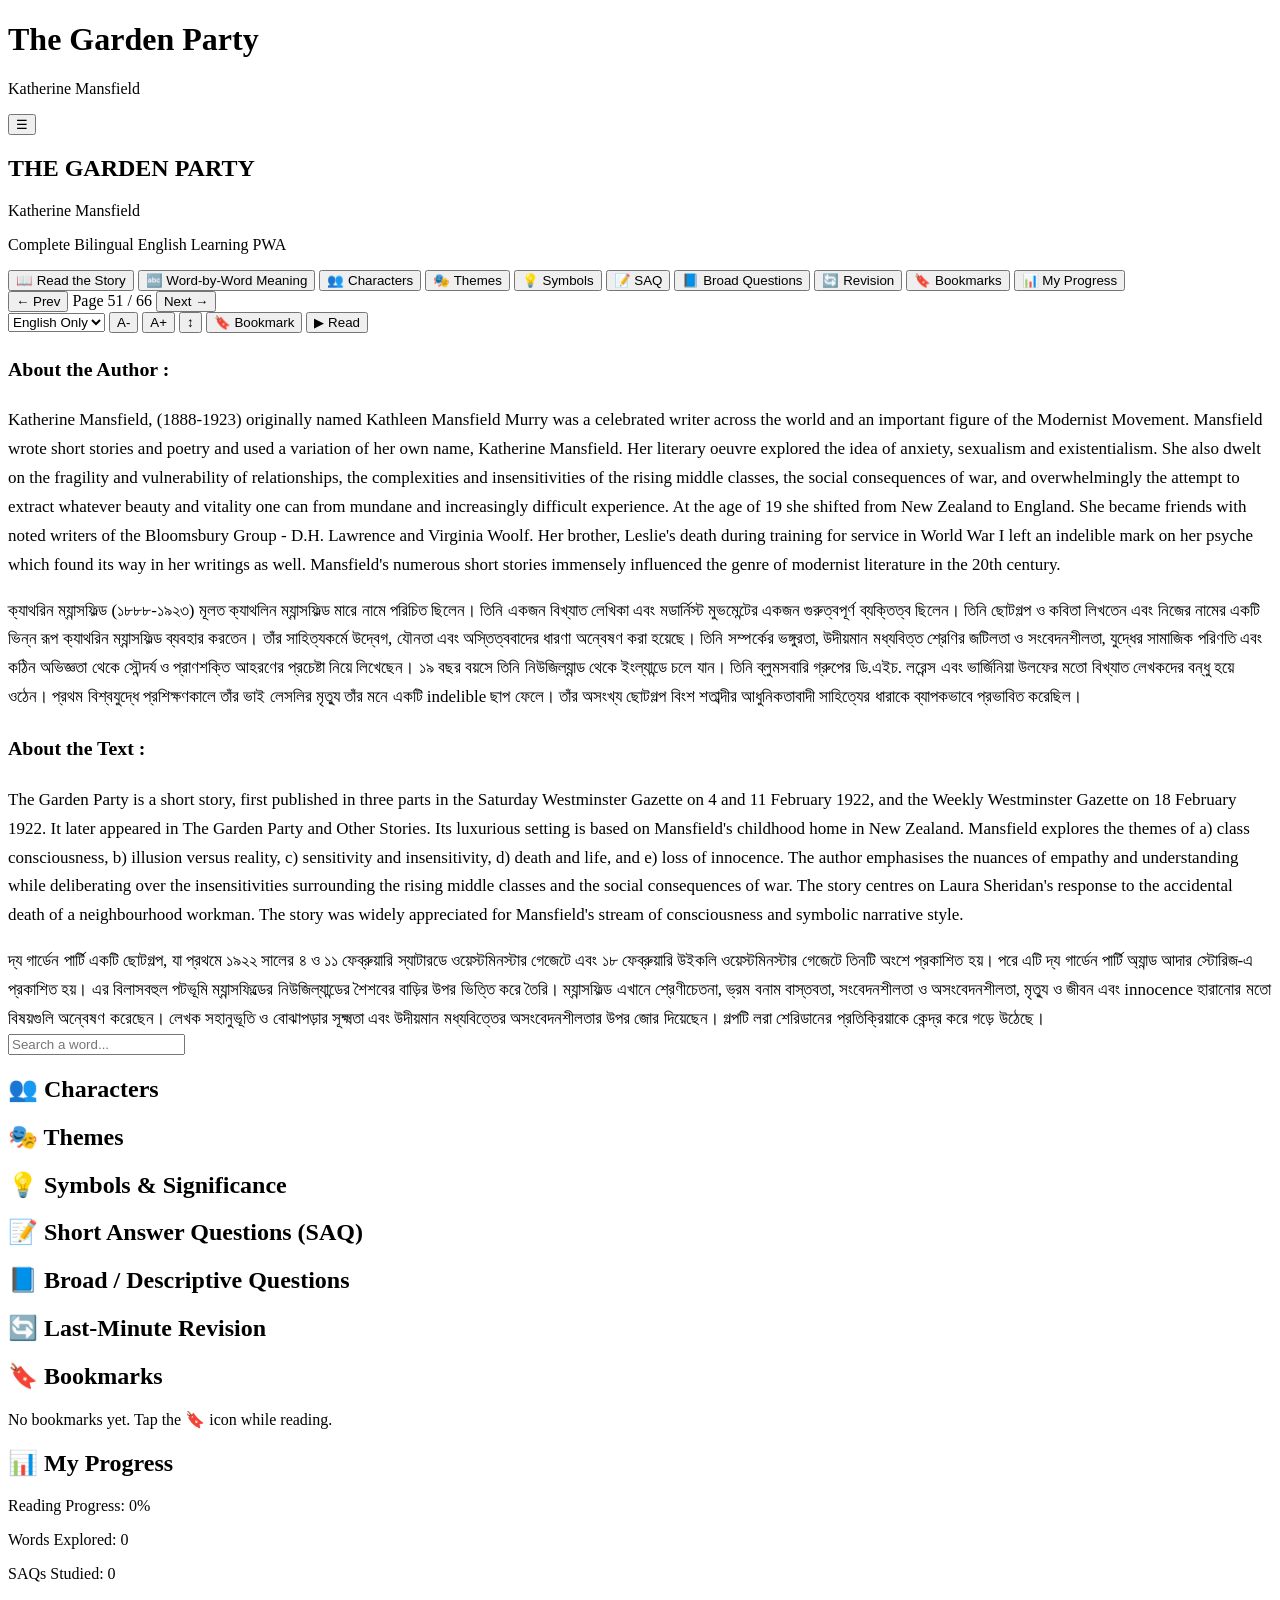
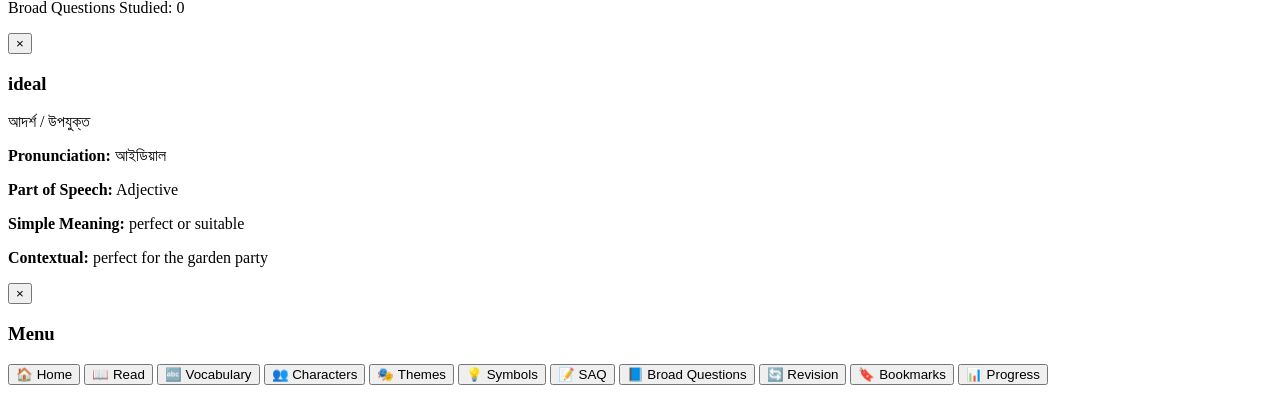
==== index.html @ 2f788540 "Rename deepseek_html_20260929_738967.html to index.html" ====
<!DOCTYPE html>
<html lang="en">
<head>
    <meta charset="UTF-8">
    <meta name="viewport" content="width=device-width, initial-scale=1.0, maximum-scale=1.0, user-scalable=no">
    <title>The Garden Party - Bilingual Study App</title>
    <link rel="stylesheet" href="style.css">
    <link rel="manifest" href="manifest.json">
    <meta name="theme-color" content="#2d5a27">
    <!-- Google Fonts for Bengali & English -->
    <link rel="preconnect" href="https://fonts.googleapis.com">
    <link rel="preconnect" href="https://fonts.gstatic.com" crossorigin>
    <link href="https://fonts.googleapis.com/css2?family=Merriweather:ital,wght@0,300;0,400;0,700;1,400&family=Noto+Sans+Bengali:wght@400;600&family=Inter:wght@400;600&display=swap" rel="stylesheet">
</head>
<body>

    <!-- HEADER -->
    <header id="app-header">
        <div class="header-content">
            <h1 id="app-title">The Garden Party</h1>
            <p id="app-subtitle">Katherine Mansfield</p>
        </div>
        <button id="menu-btn" aria-label="Menu">☰</button>
    </header>

    <!-- MAIN CONTAINER -->
    <main id="app-container">
        <!-- Home Screen -->
        <section id="home-screen" class="screen active">
            <div class="hero-card">
                <h2>THE GARDEN PARTY</h2>
                <p>Katherine Mansfield</p>
                <p class="tagline">Complete Bilingual English Learning PWA</p>
            </div>
            <div class="grid-menu">
                <button class="menu-card" data-target="reader-screen">📖 Read the Story</button>
                <button class="menu-card" data-target="vocab-screen">🔤 Word-by-Word Meaning</button>
                <button class="menu-card" data-target="characters-screen">👥 Characters</button>
                <button class="menu-card" data-target="themes-screen">🎭 Themes</button>
                <button class="menu-card" data-target="symbols-screen">💡 Symbols</button>
                <button class="menu-card" data-target="saq-screen">📝 SAQ</button>
                <button class="menu-card" data-target="broad-screen">📘 Broad Questions</button>
                <button class="menu-card" data-target="revision-screen">🔄 Revision</button>
                <button class="menu-card" data-target="bookmarks-screen">🔖 Bookmarks</button>
                <button class="menu-card" data-target="progress-screen">📊 My Progress</button>
            </div>
        </section>

        <!-- Reader Screen -->
        <section id="reader-screen" class="screen">
            <div class="toolbar">
                <div class="page-nav">
                    <button id="prev-page">← Prev</button>
                    <span id="page-indicator">Page 51 / 66</span>
                    <button id="next-page">Next →</button>
                </div>
                <div class="reader-controls">
                    <select id="lang-toggle">
                        <option value="en">English Only</option>
                        <option value="bn">বাংলা অর্থ</option>
                        <option value="both">Both</option>
                    </select>
                    <button id="font-decrease">A-</button>
                    <button id="font-increase">A+</button>
                    <button id="line-spacing">↕</button>
                    <button id="bookmark-page-btn">🔖 Bookmark</button>
                    <button id="tts-btn">▶ Read</button>
                </div>
            </div>
            <div id="reader-content" class="reader-content">
                <!-- Content will be injected by JS -->
            </div>
        </section>

        <!-- Vocabulary Screen -->
        <section id="vocab-screen" class="screen">
            <div class="search-bar">
                <input type="text" id="vocab-search" placeholder="Search a word...">
            </div>
            <div id="vocab-list" class="list-container">
                <!-- Injected by JS -->
            </div>
        </section>

        <!-- Characters Screen -->
        <section id="characters-screen" class="screen">
            <h2>👥 Characters</h2>
            <div id="characters-list" class="list-container">
                <!-- Injected by JS -->
            </div>
        </section>

        <!-- Themes Screen -->
        <section id="themes-screen" class="screen">
            <h2>🎭 Themes</h2>
            <div id="themes-list" class="list-container">
                <!-- Injected by JS -->
            </div>
        </section>

        <!-- Symbols Screen -->
        <section id="symbols-screen" class="screen">
            <h2>💡 Symbols & Significance</h2>
            <div id="symbols-list" class="list-container">
                <!-- Injected by JS -->
            </div>
        </section>

        <!-- SAQ Screen -->
        <section id="saq-screen" class="screen">
            <h2>📝 Short Answer Questions (SAQ)</h2>
            <div id="saq-list" class="list-container">
                <!-- Injected by JS -->
            </div>
        </section>

        <!-- Broad Questions Screen -->
        <section id="broad-screen" class="screen">
            <h2>📘 Broad / Descriptive Questions</h2>
            <div id="broad-list" class="list-container">
                <!-- Injected by JS -->
            </div>
        </section>

        <!-- Revision Screen -->
        <section id="revision-screen" class="screen">
            <h2>🔄 Last-Minute Revision</h2>
            <div id="revision-content" class="card">
                <!-- Injected by JS -->
            </div>
        </section>

        <!-- Bookmarks Screen -->
        <section id="bookmarks-screen" class="screen">
            <h2>🔖 Bookmarks</h2>
            <div id="bookmarks-list" class="list-container">
                <p class="empty-msg">No bookmarks yet. Tap the 🔖 icon while reading.</p>
            </div>
        </section>

        <!-- Progress Screen -->
        <section id="progress-screen" class="screen">
            <h2>📊 My Progress</h2>
            <div class="card progress-card">
                <p>Reading Progress: <span id="prog-reading">0%</span></p>
                <div class="progress-bar"><div id="prog-bar" style="width:0%"></div></div>
                <p>Words Explored: <span id="prog-words">0</span></p>
                <p>SAQs Studied: <span id="prog-saq">0</span></p>
                <p>Broad Questions Studied: <span id="prog-broad">0</span></p>
            </div>
        </section>
    </main>

    <!-- WORD POPUP MODAL -->
    <div id="word-modal" class="modal hidden">
        <div class="modal-content">
            <button id="close-modal" class="close-btn">&times;</button>
            <h3 id="modal-word">ideal</h3>
            <p class="modal-bn" id="modal-bengali">আদর্শ / উপযুক্ত</p>
            <div class="modal-details">
                <p><strong>Pronunciation:</strong> <span id="modal-pron">আইডিয়াল</span></p>
                <p><strong>Part of Speech:</strong> <span id="modal-pos">Adjective</span></p>
                <p><strong>Simple Meaning:</strong> <span id="modal-simple">perfect or suitable</span></p>
                <p class="context-meaning"><strong>Contextual:</strong> <span id="modal-context">perfect for the garden party</span></p>
            </div>
        </div>
    </div>

    <!-- NAVIGATION OVERLAY -->
    <div id="nav-overlay" class="overlay hidden">
        <div class="overlay-content">
            <button class="close-overlay">&times;</button>
            <h3>Menu</h3>
            <button class="nav-link" data-target="home-screen">🏠 Home</button>
            <button class="nav-link" data-target="reader-screen">📖 Read</button>
            <button class="nav-link" data-target="vocab-screen">🔤 Vocabulary</button>
            <button class="nav-link" data-target="characters-screen">👥 Characters</button>
            <button class="nav-link" data-target="themes-screen">🎭 Themes</button>
            <button class="nav-link" data-target="symbols-screen">💡 Symbols</button>
            <button class="nav-link" data-target="saq-screen">📝 SAQ</button>
            <button class="nav-link" data-target="broad-screen">📘 Broad Questions</button>
            <button class="nav-link" data-target="revision-screen">🔄 Revision</button>
            <button class="nav-link" data-target="bookmarks-screen">🔖 Bookmarks</button>
            <button class="nav-link" data-target="progress-screen">📊 Progress</button>
        </div>
    </div>

    <script src="script.js"></script>
</body>
</html>
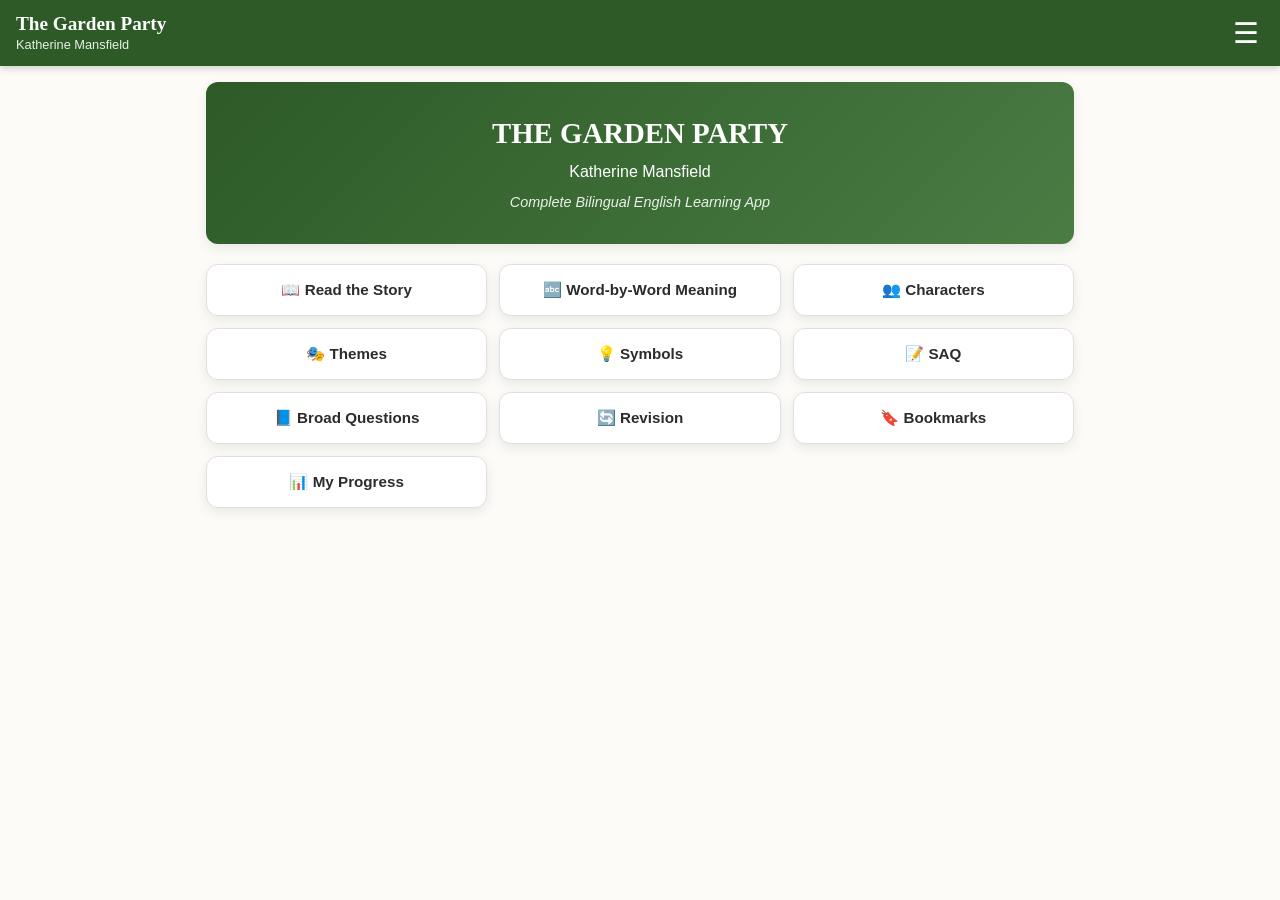
==== commit 3f5721e0: "Refactor HTML structure and update content" ====
--- a/index.html
+++ b/index.html
@@ -4,17 +4,15 @@
     <meta charset="UTF-8">
     <meta name="viewport" content="width=device-width, initial-scale=1.0, maximum-scale=1.0, user-scalable=no">
     <title>The Garden Party - Bilingual Study App</title>
-    <link rel="stylesheet" href="style.css">
+    <meta name="theme-color" content="#2d5a27">
     <link rel="manifest" href="manifest.json">
-    <meta name="theme-color" content="#2d5a27">
-    <!-- Google Fonts for Bengali & English -->
     <link rel="preconnect" href="https://fonts.googleapis.com">
     <link rel="preconnect" href="https://fonts.gstatic.com" crossorigin>
     <link href="https://fonts.googleapis.com/css2?family=Merriweather:ital,wght@0,300;0,400;0,700;1,400&family=Noto+Sans+Bengali:wght@400;600&family=Inter:wght@400;600&display=swap" rel="stylesheet">
+    <link rel="stylesheet" href="style.css">
 </head>
 <body>
 
-    <!-- HEADER -->
     <header id="app-header">
         <div class="header-content">
             <h1 id="app-title">The Garden Party</h1>
@@ -23,14 +21,13 @@
         <button id="menu-btn" aria-label="Menu">☰</button>
     </header>
 
-    <!-- MAIN CONTAINER -->
     <main id="app-container">
         <!-- Home Screen -->
         <section id="home-screen" class="screen active">
             <div class="hero-card">
                 <h2>THE GARDEN PARTY</h2>
                 <p>Katherine Mansfield</p>
-                <p class="tagline">Complete Bilingual English Learning PWA</p>
+                <p class="tagline">Complete Bilingual English Learning App</p>
             </div>
             <div class="grid-menu">
                 <button class="menu-card" data-target="reader-screen">📖 Read the Story</button>
@@ -58,18 +55,16 @@
                     <select id="lang-toggle">
                         <option value="en">English Only</option>
                         <option value="bn">বাংলা অর্থ</option>
-                        <option value="both">Both</option>
+                        <option value="both" selected>Both</option>
                     </select>
                     <button id="font-decrease">A-</button>
                     <button id="font-increase">A+</button>
                     <button id="line-spacing">↕</button>
-                    <button id="bookmark-page-btn">🔖 Bookmark</button>
+                    <button id="bookmark-page-btn">🔖</button>
                     <button id="tts-btn">▶ Read</button>
                 </div>
             </div>
-            <div id="reader-content" class="reader-content">
-                <!-- Content will be injected by JS -->
-            </div>
+            <div id="reader-content" class="reader-content"></div>
         </section>
 
         <!-- Vocabulary Screen -->
@@ -77,67 +72,23 @@
             <div class="search-bar">
                 <input type="text" id="vocab-search" placeholder="Search a word...">
             </div>
-            <div id="vocab-list" class="list-container">
-                <!-- Injected by JS -->
-            </div>
+            <div id="vocab-list" class="list-container"></div>
         </section>
 
         <!-- Characters Screen -->
-        <section id="characters-screen" class="screen">
-            <h2>👥 Characters</h2>
-            <div id="characters-list" class="list-container">
-                <!-- Injected by JS -->
-            </div>
-        </section>
-
+        <section id="characters-screen" class="screen"><h2>👥 Characters</h2><div id="characters-list" class="list-container"></div></section>
         <!-- Themes Screen -->
-        <section id="themes-screen" class="screen">
-            <h2>🎭 Themes</h2>
-            <div id="themes-list" class="list-container">
-                <!-- Injected by JS -->
-            </div>
-        </section>
-
+        <section id="themes-screen" class="screen"><h2>🎭 Themes</h2><div id="themes-list" class="list-container"></div></section>
         <!-- Symbols Screen -->
-        <section id="symbols-screen" class="screen">
-            <h2>💡 Symbols & Significance</h2>
-            <div id="symbols-list" class="list-container">
-                <!-- Injected by JS -->
-            </div>
-        </section>
-
+        <section id="symbols-screen" class="screen"><h2>💡 Symbols & Significance</h2><div id="symbols-list" class="list-container"></div></section>
         <!-- SAQ Screen -->
-        <section id="saq-screen" class="screen">
-            <h2>📝 Short Answer Questions (SAQ)</h2>
-            <div id="saq-list" class="list-container">
-                <!-- Injected by JS -->
-            </div>
-        </section>
-
+        <section id="saq-screen" class="screen"><h2>📝 Short Answer Questions</h2><div id="saq-list" class="list-container"></div></section>
         <!-- Broad Questions Screen -->
-        <section id="broad-screen" class="screen">
-            <h2>📘 Broad / Descriptive Questions</h2>
-            <div id="broad-list" class="list-container">
-                <!-- Injected by JS -->
-            </div>
-        </section>
-
+        <section id="broad-screen" class="screen"><h2>📘 Broad / Descriptive Questions</h2><div id="broad-list" class="list-container"></div></section>
         <!-- Revision Screen -->
-        <section id="revision-screen" class="screen">
-            <h2>🔄 Last-Minute Revision</h2>
-            <div id="revision-content" class="card">
-                <!-- Injected by JS -->
-            </div>
-        </section>
-
+        <section id="revision-screen" class="screen"><h2>🔄 Last-Minute Revision</h2><div id="revision-content" class="card"></div></section>
         <!-- Bookmarks Screen -->
-        <section id="bookmarks-screen" class="screen">
-            <h2>🔖 Bookmarks</h2>
-            <div id="bookmarks-list" class="list-container">
-                <p class="empty-msg">No bookmarks yet. Tap the 🔖 icon while reading.</p>
-            </div>
-        </section>
-
+        <section id="bookmarks-screen" class="screen"><h2>🔖 Bookmarks</h2><div id="bookmarks-list" class="list-container"><p class="empty-msg">No bookmarks yet. Tap the 🔖 icon while reading.</p></div></section>
         <!-- Progress Screen -->
         <section id="progress-screen" class="screen">
             <h2>📊 My Progress</h2>
@@ -187,4 +138,4 @@
 
     <script src="script.js"></script>
 </body>
-</html>
+                    </html>
--- a/style.css
+++ b/style.css
@@ -0,0 +1,608 @@
+/* ==========================================
+   ROOT VARIABLES & THEMING
+   ========================================== */
+:root {
+    --bg-color: #fdfbf7;
+    --text-color: #2c2c2c;
+    --primary-green: #2d5a27;
+    --light-green: #e8f0e6;
+    --accent-gold: #d4af37;
+    --card-bg: #ffffff;
+    --border-color: #e0e0e0;
+    --shadow: 0 4px 12px rgba(0, 0, 0, 0.08);
+    --border-radius: 12px;
+    --font-en: 'Merriweather', serif;
+    --font-bn: 'Noto Sans Bengali', sans-serif;
+    --font-ui: 'Inter', sans-serif;
+    
+    /* TTS Highlighting */
+    --highlight-bg: #fff3cd;
+    --highlight-border: #ffc107;
+}
+
+/* Dark Mode (Optional - can be toggled) */
+[data-theme="dark"] {
+    --bg-color: #1a1a1a;
+    --text-color: #e0e0e0;
+    --primary-green: #4a7c44;
+    --light-green: #2a3a28;
+    --card-bg: #2c2c2c;
+    --border-color: #444;
+    --shadow: 0 4px 12px rgba(0, 0, 0, 0.4);
+    --highlight-bg: #4a3b00;
+    --highlight-border: #ffc107;
+}
+
+/* ==========================================
+   GLOBAL RESETS & BASE STYLES
+   ========================================== */
+* {
+    box-sizing: border-box;
+    margin: 0;
+    padding: 0;
+    -webkit-tap-highlight-color: transparent; /* Removes tap highlight on mobile */
+}
+
+body {
+    font-family: var(--font-ui);
+    background-color: var(--bg-color);
+    color: var(--text-color);
+    line-height: 1.5;
+    overflow-x: hidden;
+    padding-bottom: 20px;
+    transition: background-color 0.3s, color 0.3s;
+}
+
+button, select, input {
+    font-family: inherit;
+    outline: none;
+}
+
+/* ==========================================
+   HEADER
+   ========================================== */
+#app-header {
+    position: sticky;
+    top: 0;
+    z-index: 100;
+    background-color: var(--primary-green);
+    color: white;
+    padding: 12px 16px;
+    display: flex;
+    justify-content: space-between;
+    align-items: center;
+    box-shadow: 0 2px 8px rgba(0,0,0,0.2);
+}
+
+#app-title {
+    font-family: var(--font-en);
+    font-size: 1.2rem;
+    font-weight: 700;
+    line-height: 1.2;
+}
+
+#app-subtitle {
+    font-size: 0.8rem;
+    opacity: 0.9;
+}
+
+#menu-btn {
+    background: none;
+    border: none;
+    color: white;
+    font-size: 1.8rem;
+    cursor: pointer;
+    padding: 0 5px;
+}
+
+/* ==========================================
+   SCREENS
+   ========================================== */
+.screen {
+    display: none;
+    padding: 16px;
+    animation: fadeIn 0.3s ease;
+}
+
+.screen.active {
+    display: block;
+}
+
+@keyframes fadeIn {
+    from { opacity: 0; transform: translateY(10px); }
+    to { opacity: 1; transform: translateY(0); }
+}
+
+/* ==========================================
+   HOME SCREEN
+   ========================================== */
+.hero-card {
+    background: linear-gradient(135deg, var(--primary-green), #4a7c44);
+    color: white;
+    padding: 30px 20px;
+    border-radius: var(--border-radius);
+    text-align: center;
+    margin-bottom: 20px;
+    box-shadow: var(--shadow);
+}
+
+.hero-card h2 {
+    font-family: var(--font-en);
+    font-size: 1.8rem;
+    margin-bottom: 5px;
+}
+
+.hero-card .tagline {
+    font-size: 0.9rem;
+    opacity: 0.9;
+    margin-top: 8px;
+    font-style: italic;
+}
+
+.grid-menu {
+    display: grid;
+    grid-template-columns: 1fr 1fr;
+    gap: 12px;
+}
+
+.menu-card {
+    background: var(--card-bg);
+    border: 1px solid var(--border-color);
+    border-radius: var(--border-radius);
+    padding: 16px 10px;
+    text-align: center;
+    font-weight: 600;
+    font-size: 0.95rem;
+    box-shadow: var(--shadow);
+    transition: transform 0.2s, background 0.2s;
+    cursor: pointer;
+    color: var(--text-color);
+}
+
+.menu-card:active {
+    transform: scale(0.97);
+    background: var(--light-green);
+}
+
+/* ==========================================
+   READER TOOLBAR
+   ========================================== */
+.toolbar {
+    display: flex;
+    flex-direction: column;
+    gap: 8px;
+    background: var(--card-bg);
+    padding: 10px;
+    border-radius: var(--border-radius);
+    box-shadow: var(--shadow);
+    margin-bottom: 16px;
+    position: sticky;
+    top: 60px;
+    z-index: 50;
+    border: 1px solid var(--border-color);
+}
+
+.page-nav, .reader-controls {
+    display: flex;
+    flex-wrap: wrap;
+    gap: 6px;
+    justify-content: center;
+    align-items: center;
+}
+
+.toolbar button, .toolbar select {
+    padding: 6px 10px;
+    border: 1px solid var(--border-color);
+    border-radius: 6px;
+    background: var(--bg-color);
+    color: var(--text-color);
+    font-size: 0.85rem;
+    cursor: pointer;
+}
+
+.toolbar button:active {
+    background: var(--light-green);
+}
+
+#page-indicator {
+    font-size: 0.9rem;
+    font-weight: 600;
+    color: var(--primary-green);
+}
+
+/* ==========================================
+   READER CONTENT
+   ========================================== */
+.reader-content {
+    background: var(--card-bg);
+    padding: 20px;
+    border-radius: var(--border-radius);
+    box-shadow: var(--shadow);
+    font-family: var(--font-en);
+    font-size: 17px; /* Base font size, controlled by JS */
+    line-height: 1.7;
+    min-height: 60vh;
+    border: 1px solid var(--border-color);
+}
+
+.reader-content p {
+    margin-bottom: 1.2em;
+    text-align: justify;
+}
+
+.reader-heading {
+    font-family: var(--font-en);
+    font-size: 1.2rem;
+    color: var(--primary-green);
+    margin: 20px 0 10px 0;
+    border-bottom: 1px solid var(--border-color);
+    padding-bottom: 5px;
+}
+
+.reader-subheading {
+    font-family: var(--font-en);
+    font-size: 1.1rem;
+    color: var(--primary-green);
+    margin: 15px 0 8px 0;
+}
+
+.dialogue {
+    padding-left: 15px;
+    border-left: 3px solid var(--light-green);
+}
+
+/* BENGALI TEXT BLOCK */
+.bengali-text {
+    font-family: var(--font-bn);
+    font-size: 0.95em;
+    color: var(--text-color);
+    background: var(--light-green);
+    padding: 10px 12px;
+    border-radius: 8px;
+    margin: 8px 0 16px 0;
+    line-height: 1.6;
+    display: block;
+}
+
+/* CLICKABLE WORDS */
+.word-clickable {
+    cursor: pointer;
+    padding: 1px 2px;
+    border-radius: 3px;
+    transition: background 0.2s, color 0.2s;
+    display: inline-block;
+    border-bottom: 1px dotted transparent;
+}
+
+.word-clickable:hover, .word-clickable:active {
+    background-color: var(--accent-gold);
+    color: white;
+    border-bottom-color: white;
+}
+
+/* FOOTNOTES */
+.footnotes-section {
+    margin-top: 30px;
+    padding-top: 10px;
+    border-top: 1px dashed var(--border-color);
+    font-size: 0.9em;
+    color: #666;
+}
+
+[data-theme="dark"] .footnotes-section {
+    color: #aaa;
+}
+
+.footnote {
+    margin-bottom: 5px;
+}
+
+/* ==========================================
+   TTS HIGHLIGHTING
+   ========================================== */
+.reading-now {
+    background-color: var(--highlight-bg) !important;
+    border-left: 4px solid var(--highlight-border) !important;
+    padding: 4px 8px;
+    margin-left: -8px;
+    border-radius: 4px;
+    transition: background-color 0.3s ease, border-left 0.3s ease;
+    box-shadow: 0 0 5px rgba(255, 193, 7, 0.3);
+}
+
+/* ==========================================
+   WORD MEANING MODAL
+   ========================================== */
+.modal {
+    position: fixed;
+    top: 0; left: 0; width: 100%; height: 100%;
+    background: rgba(0,0,0,0.6);
+    z-index: 200;
+    display: flex;
+    justify-content: center;
+    align-items: center;
+    padding: 16px;
+    backdrop-filter: blur(2px);
+}
+
+.modal.hidden {
+    display: none;
+}
+
+.modal-content {
+    background: var(--card-bg);
+    padding: 24px;
+    border-radius: var(--border-radius);
+    width: 100%;
+    max-width: 400px;
+    position: relative;
+    box-shadow: 0 10px 30px rgba(0,0,0,0.3);
+    animation: slideUp 0.3s ease;
+    border: 1px solid var(--border-color);
+}
+
+@keyframes slideUp {
+    from { transform: translateY(50px); opacity: 0; }
+    to { transform: translateY(0); opacity: 1; }
+}
+
+.close-btn {
+    position: absolute;
+    top: 10px; right: 15px;
+    background: none;
+    border: none;
+    font-size: 1.8rem;
+    cursor: pointer;
+    color: #888;
+}
+
+#modal-word {
+    font-family: var(--font-en);
+    color: var(--primary-green);
+    font-size: 1.6rem;
+    margin-bottom: 4px;
+    text-transform: capitalize;
+}
+
+.modal-bn {
+    font-family: var(--font-bn);
+    font-size: 1.1rem;
+    font-weight: 600;
+    color: #d32f2f;
+    margin-bottom: 12px;
+}
+
+.modal-details p {
+    font-size: 0.95rem;
+    margin-bottom: 6px;
+    color: var(--text-color);
+}
+
+.context-meaning {
+    margin-top: 10px;
+    padding-top: 10px;
+    border-top: 1px dashed var(--border-color);
+    color: var(--primary-green);
+}
+
+/* ==========================================
+   NAVIGATION OVERLAY
+   ========================================== */
+.overlay {
+    position: fixed;
+    top: 0; left: 0; width: 100%; height: 100%;
+    background: rgba(0,0,0,0.6);
+    z-index: 300;
+    display: flex;
+    justify-content: flex-end;
+}
+
+.overlay.hidden {
+    display: none;
+}
+
+.overlay-content {
+    background: var(--card-bg);
+    width: 80%;
+    max-width: 300px;
+    height: 100%;
+    padding: 20px;
+    display: flex;
+    flex-direction: column;
+    gap: 10px;
+    animation: slideIn 0.3s ease;
+    overflow-y: auto;
+    border-left: 1px solid var(--border-color);
+}
+
+@keyframes slideIn {
+    from { transform: translateX(100%); }
+    to { transform: translateX(0); }
+}
+
+.overlay-content .close-overlay {
+    align-self: flex-end;
+    background: none;
+    border: none;
+    font-size: 2rem;
+    cursor: pointer;
+    color: var(--text-color);
+}
+
+.nav-link {
+    background: var(--bg-color);
+    border: 1px solid var(--border-color);
+    padding: 15px;
+    text-align: left;
+    font-size: 1rem;
+    border-radius: 8px;
+    cursor: pointer;
+    font-weight: 600;
+    color: var(--text-color);
+    transition: background 0.2s;
+}
+
+.nav-link:active {
+    background: var(--light-green);
+}
+
+/* ==========================================
+   LISTS & CARDS (SAQ, Broad, Characters, Themes, Symbols)
+   ========================================== */
+.list-container {
+    display: flex;
+    flex-direction: column;
+    gap: 12px;
+}
+
+.card, .list-item {
+    background: var(--card-bg);
+    padding: 16px;
+    border-radius: var(--border-radius);
+    box-shadow: var(--shadow);
+    border-left: 4px solid var(--primary-green);
+    border-top: 1px solid var(--border-color);
+    border-right: 1px solid var(--border-color);
+    border-bottom: 1px solid var(--border-color);
+}
+
+.list-item h3 {
+    font-family: var(--font-en);
+    font-size: 1.1rem;
+    margin-bottom: 8px;
+    color: var(--primary-green);
+    line-height: 1.4;
+}
+
+.list-item p {
+    font-size: 0.95rem;
+    margin-bottom: 6px;
+    line-height: 1.6;
+}
+
+.bn-text {
+    font-family: var(--font-bn);
+    font-size: 0.95rem;
+    color: var(--text-color);
+    background: var(--light-green);
+    padding: 8px 12px;
+    border-radius: 6px;
+    margin-top: 8px;
+}
+
+/* Question Labels */
+.q-header {
+    display: flex;
+    gap: 8px;
+    margin-bottom: 6px;
+    flex-wrap: wrap;
+}
+
+.q-label {
+    font-size: 0.75rem;
+    background: var(--primary-green);
+    color: white;
+    padding: 2px 8px;
+    border-radius: 12px;
+    text-transform: uppercase;
+    font-weight: 600;
+    letter-spacing: 0.5px;
+}
+
+.q-important {
+    font-size: 0.75rem;
+    background: var(--accent-gold);
+    color: #2c2c2c;
+    padding: 2px 8px;
+    border-radius: 12px;
+    font-weight: 600;
+}
+
+.answer-box {
+    margin-top: 12px;
+    padding-top: 12px;
+    border-top: 1px dashed var(--border-color);
+}
+
+/* ==========================================
+   SEARCH BAR
+   ========================================== */
+.search-bar {
+    margin-bottom: 16px;
+}
+
+.search-bar input {
+    width: 100%;
+    padding: 12px 16px;
+    border: 1px solid var(--border-color);
+    border-radius: 8px;
+    font-size: 1rem;
+    background: var(--card-bg);
+    color: var(--text-color);
+    box-shadow: var(--shadow);
+}
+
+/* ==========================================
+   PROGRESS SCREEN
+   ========================================== */
+.progress-card {
+    text-align: center;
+}
+
+.progress-bar {
+    width: 100%;
+    height: 12px;
+    background: var(--border-color);
+    border-radius: 6px;
+    margin: 8px 0 16px 0;
+    overflow: hidden;
+}
+
+#prog-bar {
+    height: 100%;
+    background: var(--primary-green);
+    transition: width 0.5s ease;
+    border-radius: 6px;
+}
+
+.empty-msg {
+    text-align: center;
+    color: #888;
+    font-style: italic;
+    padding: 20px;
+}
+
+/* ==========================================
+   RESPONSIVE DESIGN (TABLET & DESKTOP)
+   ========================================== */
+@media (min-width: 600px) {
+    .grid-menu { 
+        grid-template-columns: 1fr 1fr 1fr; 
+    }
+    
+    #app-container { 
+        max-width: 800px; 
+        margin: 0 auto; 
+    }
+    
+    .toolbar { 
+        flex-direction: row; 
+        justify-content: space-between; 
+        align-items: center;
+    }
+    
+    .reader-content { 
+        padding: 40px; 
+        font-size: 19px; 
+    }
+    
+    .modal-content {
+        max-width: 500px;
+    }
+}
+
+@media (min-width: 900px) {
+    #app-container {
+        max-width: 900px;
+    }
+    }
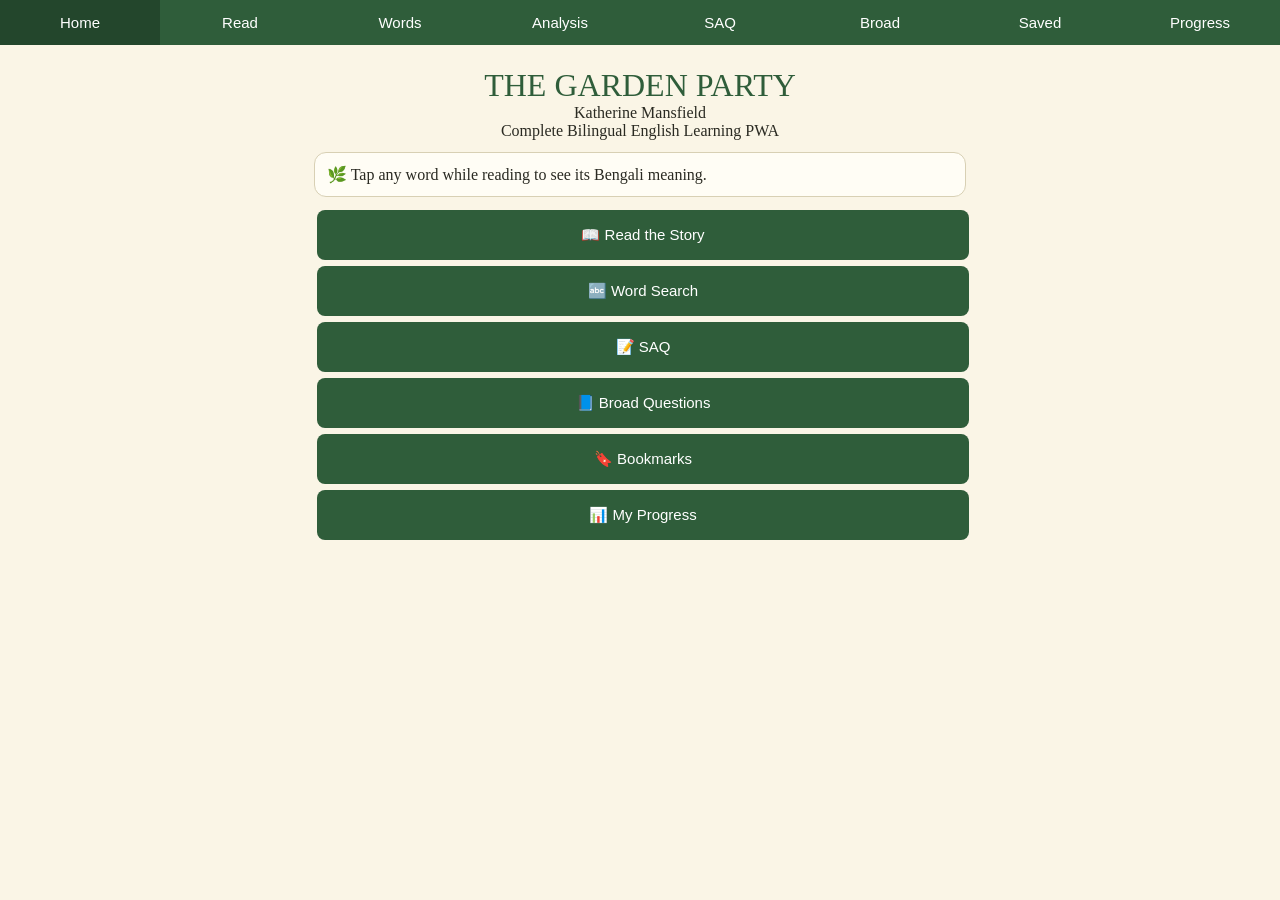
==== commit d2d68779: "Rename garden-party.html to index.html" ====
--- a/index.html
+++ b/index.html
@@ -1,141 +1,839 @@
 <!DOCTYPE html>
-<html lang="en">
-<head>
-    <meta charset="UTF-8">
-    <meta name="viewport" content="width=device-width, initial-scale=1.0, maximum-scale=1.0, user-scalable=no">
-    <title>The Garden Party - Bilingual Study App</title>
-    <meta name="theme-color" content="#2d5a27">
-    <link rel="manifest" href="manifest.json">
-    <link rel="preconnect" href="https://fonts.googleapis.com">
-    <link rel="preconnect" href="https://fonts.gstatic.com" crossorigin>
-    <link href="https://fonts.googleapis.com/css2?family=Merriweather:ital,wght@0,300;0,400;0,700;1,400&family=Noto+Sans+Bengali:wght@400;600&family=Inter:wght@400;600&display=swap" rel="stylesheet">
-    <link rel="stylesheet" href="style.css">
-</head>
-<body>
+<html lang="en"><head><meta charset="utf-8">
+<meta name="viewport" content="width=device-width,initial-scale=1">
+<title>The Garden Party – Bilingual Reader</title>
+<style>
+:root{--bg:#faf5e6;--card:#fffdf5;--tx:#2a2a22;--gr:#2f5d3a;--ln:#d8d0b4}
+body.dark{--bg:#1c211c;--card:#252b25;--tx:#e8e6d8;--gr:#8fc79a;--ln:#3a423a}
+*{box-sizing:border-box}
+body{margin:0;background:var(--bg);color:var(--tx);font-family:Georgia,serif;overflow-x:hidden}
+nav{position:sticky;top:0;z-index:5;background:var(--gr);display:flex;overflow-x:auto}
+nav button{flex:1;min-width:76px;padding:14px 8px;border:0;background:none;color:#fff;font-size:15px}
+nav button.on{background:rgba(0,0,0,.25)}
+main{max-width:680px;margin:auto;padding:14px}
+h1,h2{color:var(--gr);font-weight:normal}
+h1{text-align:center;margin:8px 0 0}.sub{text-align:center;margin:0 0 12px}
+.card{background:var(--card);border:1px solid var(--ln);border-radius:12px;padding:12px;margin:10px 0}
+button.b{background:var(--gr);color:#fff;border:0;border-radius:8px;padding:10px 14px;margin:3px;font-size:15px}
+input,select{padding:10px;font-size:16px;border:1px solid var(--ln);border-radius:8px;background:var(--card);color:var(--tx);max-width:100%}
+.bar{display:flex;flex-wrap:wrap;align-items:center;justify-content:center;gap:2px}
+#text{font-size:19px;line-height:1.7}#text p{margin:0 0 .9em;white-space:pre-line}
+.w{cursor:pointer;-webkit-user-select:none;user-select:none;-webkit-tap-highlight-color:transparent;border-radius:3px}.w:active,.w.sel{background:#f3d97a;color:#000}
+.bn{font-family:'Noto Sans Bengali',sans-serif;color:var(--gr);border-left:3px solid var(--gr);padding-left:8px;margin:0 0 1em}
+.fn{font-size:14px;border-top:1px solid var(--ln);padding-top:6px}
+.read #text{max-width:34em;margin:auto}
+#pop{position:fixed;left:0;right:0;bottom:0;background:var(--card);border-top:3px solid var(--gr);padding:14px;display:none;z-index:9;box-shadow:0 -4px 14px #0003;max-height:55vh;overflow:auto}
+#pop h3{margin:0;color:var(--gr);font-size:22px}
+.tag{display:inline-block;font-size:12px;background:var(--gr);color:#fff;border-radius:6px;padding:2px 6px;margin-right:4px}
+details{margin:6px 0}summary{font-weight:bold;padding:6px 0}
+@media print{nav,#pop,.bar{display:none}}
+</style></head><body>
+<nav id="nav"></nav>
+<main id="main"></main>
+<div id="pop"></div>
+<script>
+const lesson={title:"The Garden Party",author:"Katherine Mansfield",
+pages:[
+{n:50,head:"The Garden Party — KATHERINE MANSFIELD",paras:[
+"About the Author :",
+"Katherine Mansfield, (1888-1923) originally named Kathleen Mansfield Murry was a celebrated writer across the world and an important figure of the Modernist Movement. Mansfield wrote short stories and poetry and used a variation of her own name, Katherine Mansfield. Her literary oeuvre explored the idea of anxiety, sexualism and existentialism. She also dwelt on the fragility and vulnerability of relationships, the complexities and insensitivities of the rising middle classes, the social consequences of war, and overwhelmingly the attempt to extract whatever beauty and vitality one can from mundane and increasingly difficult experience. At the age of 19 she shifted from New Zealand to England. She became friends with noted writers of the Bloomsbury Group - D.H. Lawrence and Virginia Woolf. Her brother, Leslie's death during training for service in World War I left an indelible mark on her psyche which found its way in her writings as well. Mansfield's numerous short stories immensely influenced the genre of modernist literature in the 20th century.",
+"About the Text :",
+"The Garden Party is a short story, first published in three parts in the Saturday Westminster Gazette on 4 and 11 February 1922, and the Weekly Westminster Gazette on 18 February 1922. It later appeared in The Garden Party and Other Stories. Its luxurious setting is based on Mansfield's childhood home in New Zealand. Mansfield explores the themes of a) class consciousness, b) illusion versus reality, c) sensitivity and insensitivity, d) death and life, and e) loss of innocence. The author emphasises the nuances of empathy and understanding while deliberating over the insensitivities surrounding the rising middle classes and the social consequences of war. The story centres on Laura Sheridan's response to the accidental death of a neighbourhood workman. The story was widely appreciated for Mansfield's stream of consciousness and symbolic narrative style."],
+bn:"ক্যাথরিন ম্যান্সফিল্ড (১৮৮৮–১৯২৩) নিউজিল্যান্ডে জন্মেছিলেন এবং ১৯ বছর বয়সে ইংল্যান্ডে যান। তিনি আধুনিকতাবাদী আন্দোলনের একজন গুরুত্বপূর্ণ লেখক। গল্পটি লরা শেরিডানের প্রতিক্রিয়ার কাহিনি, যখন এক শ্রমিকের আকস্মিক মৃত্যু ঘটে। মূল বিষয়: শ্রেণিচেতনা, বাস্তব বনাম মায়া, সংবেদনশীলতা ও অসংবেদনশীলতা, জীবন ও মৃত্যু, নিষ্পাপতা হারানো।",fn:[]},
+{n:51,head:"Text",paras:[
+"And after all the weather was ideal. They could not have had a more perfect day for a garden-party if they had ordered it. Windless, warm, the sky without a cloud. Only the blue was veiled\u00B9 with a haze of light gold, as it is sometimes in early summer. The gardener had been up since dawn, mowing the lawns and sweeping them, until the grass and the dark flat rosettes where the daisy plants had been seemed to shine. As for the roses, you could not help feeling they understood that roses are the only flowers that impress people at garden-parties; the only flowers that everybody is certain of knowing. Hundreds, yes, literally hundreds, had come out in a single night; the green bushes bowed down as though they had been visited by archangels.",
+"Breakfast was not yet over before the men came to put up the marquee\u00B2.",
+"\"Where do you want the marquee put, mother?\"",
+"\"My dear child, it's no use asking me. I'm determined to leave everything to you children this year. Forget I am your mother. Treat me as an honoured guest.\"",
+"But Meg could not possibly go and supervise the men. She had washed her hair before breakfast, and she sat drinking her coffee in a green turban, with a dark wet curl stamped on each cheek. Jose, the butterfly, always came down in a silk petticoat and a kimono jacket.",
+"\"You'll have to go, Laura; you're the artistic one.\"",
+"Away Laura flew, still holding her piece of bread-and-butter. It's so delicious to have an excuse for eating out of doors, and besides, she loved having to arrange things; she always felt she could do it so much better than anybody else.",
+"Four men in their shirt-sleeves stood grouped together on the garden path. They carried staves covered with rolls of canvas, and they had big tool-bags slung on their backs. They looked impressive. Laura wished now that she had not got the bread-and-butter, but there was nowhere to put it, and she couldn't possibly throw it away. She blushed and tried to look severe and even a little bit short-sighted as she came up to them.",
+"\"Good morning,\" she said, copying her mother's voice. But that sounded so fearfully affected that she was ashamed, and stammered\u00B3 like a little girl, \"Oh-er-have you come-is it about the marquee?\""],
+bn:"সেদিন আবহাওয়া ছিল নিখুঁত — বাতাসহীন, উষ্ণ, মেঘহীন আকাশ। মালি ভোর থেকে ঘাস কেটেছে; এক রাতেই শত শত গোলাপ ফুটেছে। সকালের খাবার শেষ হওয়ার আগেই লোকজন তাঁবু (মার্কি) খাটাতে এল। মা সব দায়িত্ব ছেলেমেয়েদের দিয়েছেন। মেগ চুল ধুয়েছে, জোসে সাজগোজে ব্যস্ত, তাই শিল্পীমনের লরাকে পাঠানো হল। শ্রমিকদের সামনে লরা লজ্জায় তোতলাতে লাগল।",
+fn:["Veiled : covered, masked, disguised, obscure.","Marquee : a large tent used for social or commercial functions.","Stammered : say something with difficulty."]},
+{n:52,head:"The Garden Party",paras:[
+"\"That's right, miss,\" said the tallest of the men, a lanky\u2074, freckled fellow, and he shifted his tool-bag, knocked back his straw hat and smiled down at her. \"That's about it.\"",
+"His smile was so easy, so friendly that Laura recovered. What nice eyes he had, small, but such a dark blue! And now she looked at the others, they were smiling too. \"Cheer up, we won't bite,\" their smile seemed to say. How very nice workmen were! And what a beautiful morning! She mustn't mention the morning; she must be business-like. The marquee.",
+"\"Well, what about the lily-lawn? Would that do?\"",
+"And she pointed to the lily-lawn with the hand that didn't hold the bread-and-butter. They turned, they stared in the direction. A little fat chap thrust out his under-lip, and the tall fellow frowned.",
+"\"I don't fancy it,\" said he. \"Not conspicuous\u2075 enough. You see, with a thing like a marquee,\" and he turned to Laura in his easy way, \"you want to put it somewhere where it'll give you a bang slap in the eye, if you follow me.\"",
+"Laura's upbringing made her wonder for a moment whether it was quite respectful of a workman to talk to her of bangs slap in the eye. But she did quite follow him.",
+"\"A corner of the tennis-court,\" she suggested. \"But the band's going to be in one corner.\"",
+"\"H'm, going to have a band, are you?\" said another of the workmen. He was pale. He had a haggard\u2076 look as his dark eyes scanned the tennis-court. What was he thinking?",
+"\"Only a very small band,\" said Laura gently. Perhaps he wouldn't mind so much if the band was quite small. But the tall fellow interrupted.",
+"\"Look here, miss, that's the place. Against those trees. Over there. That'll do fine.\"",
+"Against the karakas\u2077 Then the karaka-trees would be hidden. And they were so lovely, with their broad, gleaming leaves, and their clusters of yellow fruit. They were like trees you imagined growing on a desert island, proud, solitary, lifting"],
+bn:"লম্বা, রোগা, দাগওয়ালা মুখের শ্রমিকটি এত বন্ধুত্বপূর্ণভাবে হাসল যে লরা স্বাভাবিক হল। লরা ভাবল শ্রমিকরা কত ভালো! লিলি-লনে তাঁবু খাটানোর প্রস্তাব শ্রমিকটি নাকচ করল — জায়গাটা যথেষ্ট চোখে পড়ার মতো নয়। সে কারাকা গাছের সামনে তাঁবু খাটাতে বলল, যদিও গাছগুলো লরার খুব প্রিয় ছিল।",
+fn:["Lanky : ungracefully thin and tall.","Conspicuous : clearly visible.","Haggard : looking exhausted and unwell, fatigue.","Karakas : a New Zealand tree with orange berries."]},
+{n:53,head:"Text",paras:[
+"their leaves and fruits to the sun in a kind of silent splendour. Must they be hidden by a marquee?",
+"They must. Already the men had shouldered their staves and were making for the place. Only the tall fellow was left. He bent down, pinched a sprig of lavender, put his thumb and forefinger to his nose and snuffed up the smell. When Laura saw that gesture she forgot all about the karakas in her wonder at him caring for things like that-caring for the smell of lavender. How many men that she knew would have done such a thing? Oh, how extraordinarily nice workmen were, she thought. Why couldn't she have workmen for her friends rather than the silly boys she danced with and who came to Sunday night supper? She would get on much better with men like these.",
+"It's all the fault, she decided, as the tall fellow drew something on the back of an envelope, something that was to be looped up or left to hang, of these absurd\u2078 class distinctions. Well, for her part, she didn't feel them. Not a bit, not an atom.... And now there came the chock-chock of wooden hammers. Someone whistled, someone sang out, \"Are you right there, matey?\" \"Matey!\" The friendliness of it, the-the-just to prove how happy she was, just to show the tall fellow how at home she felt, and how she despised stupid conventions, Laura took a big bite of her bread-and-butter as she stared at the little drawing. She felt just like a work-girl.",
+"\"Laura, Laura, where are you? Telephone, Laura!\" a voice cried from the house.",
+"\"Coming!\" Away she skimmed, over the lawn, up the path, up the steps, across the veranda, and into the porch. In the hall her father and Laurie were brushing their hats ready to go to the office.",
+"\"I say, Laura,\" said Laurie very fast, \"you might just give a squiz at my coat before this afternoon. See if it wants pressing.\"",
+"\"I will,\" said she. Suddenly she couldn't stop herself. She ran at Laurie and gave him a small, quick squeeze. \"Oh, I do love parties, don't you?\" gasped Laura.",
+"\"Ra-ther,\" said Laurie's warm, boyish voice, and he squeezed his sister too, and gave her a gentle push. \"Dash off to the telephone, old girl.\"",
+"The telephone. \"Yes, yes; oh yes. Kitty? Good morning, dear. Come to lunch? Do, dear. Delighted of course. It will only be a very scratch meal-just the sandwich crusts and broken meringue-shells and what's left over. Yes, isn't it a perfect"],
+bn:"লরা শ্রমিকদের এতই ভালো ভাবল যে তাদের সঙ্গে বন্ধুত্ব করতে চাইল। লম্বা লোকটি ল্যাভেন্ডারের গন্ধ নিল দেখে সে মুগ্ধ হল। লরা ভাবল, শ্রেণিভেদ অর্থহীন, সে নিজে তা মানে না। ডাক পেয়ে সে বাড়ি ফিরল; ভাই লরি তার কোট দেখতে বলল, লরা তাকে জড়িয়ে ধরে বলল সে পার্টি ভালোবাসে। এরপর সে ফোনে কিটিকে দুপুরের খাবারে ডাকল।",
+fn:["Absurd : wildly unreasonable, illogical, inappropriate."]},
+{n:54,head:"The Garden Party",paras:[
+"morning? Your white? Oh, I certainly should. One moment-hold the line. Mother's calling.\" And Laura sat back. \"What, mother? Can't hear.\"",
+"Mrs. Sheridan's voice floated down the stairs. \"Tell her to wear that sweet hat she had on last Sunday.\"",
+"\"Mother says you're to wear that sweet hat you had on last Sunday. Good. One o'clock. Bye-bye.\"",
+"Laura put back the receiver, flung her arms over her head, took a deep breath, stretched and let them fall. \"Huh,\" she sighed, and the moment after the sigh she sat up quickly. She was still, listening. All the doors in the house seemed to be open. The house was alive with soft, quick steps and running voices. The green baize door that led to the kitchen regions swung open and shut with a muffled thud. And now there came a long, chuckling absurd sound. It was the heavy piano being moved on its stiff castors. But the air! If you stopped to notice, was the air always like this? Little faint winds were playing chase, in at the tops of the windows, out at the doors. And there were two tiny spots of sun, one on the inkpot, one on a silver photograph frame, playing too. Darling little spots. Especially the one on the inkpot lid. It was quite warm. A warm little silver star. She could have kissed it.",
+"The front door bell pealed, and there sounded the rustle of Sadie's print skirt on the stairs. A man's voice murmured; Sadie answered, careless, \"I'm sure I don't know. Wait. I'll ask Mrs Sheridan.\"",
+"\"What is it, Sadie?\" Laura came into the hall.",
+"\"It's the florist, Miss Laura.\"",
+"It was, indeed. There, just inside the door, stood a wide, shallow tray full of pots of pink lilies. No other kind. Nothing but lilies-canna lilies, big pink flowers, wide open, radiant, almost frighteningly alive on bright crimson\u2079 stems.",
+"\"O-oh, Sadie!\" said Laura, and the sound was like a little moan. She crouched down as if to warm herself at that blaze of lilies; she felt they were in her fingers, on her lips, growing in her breast.",
+"\"It's some mistake,\" she said faintly. \"Nobody ever ordered so many. Sadie, go and find mother.\"",
+"But at that moment Mrs. Sheridan joined them."],
+bn:"ফোনে মা বললেন কিটি যেন গত রবিবারের সুন্দর টুপিটা পরে আসে। ফোন রেখে লরা বাড়ির প্রাণচাঞ্চল্য অনুভব করল — পিয়ানো সরানো হচ্ছে, হালকা বাতাস, জানালায় সূর্যের ছোট আলোর ফোঁটা। ফুলওয়ালা এসে গোলাপি ক্যানা লিলির অনেক টব দিয়ে গেল। লরা মুগ্ধ ও বিস্মিত হয়ে ভাবল এটা ভুল হয়েছে; তখনই মা এলেন।",
+fn:["Crimson : a rich deep red colour."]},
+{n:55,head:"A Realm of English (B) Selection",paras:[
+"\"It's quite right,\" she said calmly. \"Yes, I ordered them. Aren't they lovely?\" She pressed Laura's arm. \"I was passing the shop yesterday, and I saw them in the window. And I suddenly thought for once in my life I shall have enough canna lilies. The garden-party will be a good excuse.\"",
+"\"But I thought you said you didn't mean to interfere,\" said Laura. Sadie had gone. The florist's man was still outside at his van. She put her arm round her mother's neck and gently, very gently, she bit her mother's ear.",
+"\"My darling child, you wouldn't like a logical mother, would you? Don't do that. Here's the man.\"",
+"He carried more lilies still, another whole tray.",
+"\"Bank them up, just inside the door, on both sides of the porch, please,\" said Mrs. Sheridan. \"Don't you agree, Laura?\"",
+"\"Oh, I do, mother.\"",
+"In the drawing-room Meg, Jose and good little Hans had at last succeeded in moving the piano.",
+"\"Now, if we put this chesterfield against the wall and move everything out of the room except the chairs, don't you think?\"",
+"\"Quite.\"",
+"\"Hans, move these tables into the smoking-room, and bring a sweeper to take these marks off the carpet and-one moment, Hans.\" Jose loved giving orders to the servants, and they loved obeying her. She always made them feel they were taking part in some drama. \"Tell mother and Miss Laura to come here at once.\"",
+"\"Very good, Miss Jose.\"",
+"She turned to Meg. \"I want to hear what the piano sounds like, just in case I'm asked to sing this afternoon. Let's try over 'This life is Weary.'\"",
+"Pom! Ta-ta-ta Tee-ta! The piano burst out so passionately that Jose's face changed. She clasped her hands. She looked mournfully\u00B9\u00B9 and enigmatically\u00B9\u00B2 at her mother and Laura as they came in."],
+bn:"মিসেস শেরিডান শান্তভাবে জানালেন লিলিগুলো তিনিই অর্ডার করেছেন — জীবনে একবার পর্যাপ্ত ক্যানা লিলি চেয়েছিলেন, গার্ডেন-পার্টি ভালো অজুহাত। লরা আদর করে মায়ের কান কামড়ে দিল। মেগ, জোসে ও হ্যান্স পিয়ানো সরাল। জোসে চাকরদের হুকুম দিতে ভালোবাসত। সে পিয়ানো বাজিয়ে দুঃখের গান গাইতে শুরু করল।",
+fn:["Weary : feeling or showing extreme tiredness.","Mournfully : feeling/expressing sadness, regret, or grief.","Enigma : a person or thing that is difficult to understand."]},
+{n:56,head:"The Garden Party",paras:[
+"This Life is Wee-ary,\nA Tear-a Sigh.\nA Love that Chan-ges,\nThis Life is Wee-ary,\nA Tear-a Sigh.\nA Love that Chan-ges,\nAnd then. . . Good-bye!",
+"But at the word \"Good-bye,\" and although the piano sounded more desperate than ever, her face broke into a brilliant, dreadfully unsympathetic smile.",
+"\"Aren't I in good voice, mummy?\" she beamed.",
+"This Life is Wee-ary,\nHope comes to Die.\nA Dream-a Wa-kening.",
+"But now Sadie interrupted them. \"What is it, Sadie?\"",
+"\"If you please, ma'am, cook says have you got the flags for the sandwiches?\"",
+"\"The flags for the sandwiches, Sadie?\" echoed Mrs. Sheridan dreamily. And the children knew by her face that she hadn't got them. \"Let me see.\" And she said to Sadie firmly, \"Tell cook I'll let her have them in ten minutes.\"",
+"Sadie went.",
+"\"Now, Laura,\" said her mother quickly, \"come with me into the smoking-room. I've got the names somewhere on the back of an envelope. You'll have to write them out for me. Meg, go upstairs this minute and take that wet thing off your head. Jose, run and finish dressing this instant. Do you hear me, children, or shall I have to tell your father when he comes home to-night? And-and, Jose, pacify\u00B9\u00B3 cook if you do go into the kitchen, will you? I'm terrified of her this morning.\"",
+"The envelope was found at last behind the dining-room clock, though how it had got there Mrs. Sheridan could not imagine.",
+"\"One of you children must have stolen it out of my bag, because I remember vividly-cream-cheese and lemon-curd. Have you done that?\""],
+bn:"জোসে গানের 'Good-bye' শব্দে নির্মম হাসি হাসল এবং নিজের গলার প্রশংসা চাইল। সেই সময় সাদি এসে স্যান্ডউইচের পতাকার কথা জিজ্ঞেস করল; মা ভুলে গিয়েছিলেন। তিনি লরাকে নামের তালিকা লিখতে ডাকলেন, মেগ ও জোসেকে তাড়া দিলেন এবং রাঁধুনিকে শান্ত করতে বললেন।",
+fn:["Pacify : to quell the anger, agitation or excitement."]},
+{n:57,head:"A Realm of English (B) Selection",paras:[
+"\"Yes.\"",
+"\"Egg and-\" Mrs. Sheridan held the envelope away from her. \"It looks like mice. It can't be mice, can it?\"",
+"\"Olive, pet,\" said Laura, looking over her shoulder.",
+"\"Yes, of course, olive. What a horrible combination it sounds. Egg and olive.\"",
+"They were finished at last, and Laura took them off to the kitchen. She found Jose there pacifying the cook, who did not look at all terrifying.",
+"\"I have never seen such exquisite sandwiches,\" said Jose's rapturous\u00B9\u2074 voice. \"How many kinds did you say there were, cook? Fifteen?\"",
+"\"Fifteen, Miss Jose.\"",
+"\"Well, cook, I congratulate you.\"",
+"Cook swept up crusts with the long sandwich knife, and smiled broadly.",
+"\"Godber's has come,\" announced Sadie, issuing out of the pantry. She had seen the man pass the window.",
+"That meant the cream puffs had come. Godber's were famous for their cream puffs. Nobody ever thought of making them at home.",
+"\"Bring them in and put them on the table, my girl,\" ordered cook.",
+"Sadie brought them in and went back to the door. Of course Laura and Jose were far too grown-up to really care about such things. All the same, they couldn't help agreeing that the puffs looked very attractive. Very. Cook began arranging them, shaking off the extra icing sugar.",
+"\"Don't they carry one back to all one's parties?\" said Laura.",
+"\"I suppose they do,\" said practical Jose, who never liked to be carried back. \"They look beautifully light and feathery, I must say.\"",
+"\"Have one each, my dears,\" said cook in her comfortable voice. \"Yer ma won't know.\"",
+"Oh, impossible. Fancy cream puffs so soon after breakfast. The very idea made one shudder\u00B9\u2075. All the same, two minutes later Jose and Laura were licking their fingers with that absorbed inward look that only comes from whipped cream."],
+bn:"স্যান্ডউইচের তালিকা লিখতে গিয়ে ডিম আর অলিভের নাম ঠিক হল। রান্নাঘরে জোসে রাঁধুনির প্রশংসা করে তাকে শান্ত করল। গডবারের দোকান থেকে ক্রিম পাফ এল; রাঁধুনির কথায় লরা ও জোসে লুকিয়ে একটা করে খেল।",
+fn:["Rapturous : expressing great pleasure or enthusiasm.","Shudder : tremble convulsively, typically as result of fear or revulsion."]},
+{n:58,head:"The Garden Party",paras:[
+"\"Let's go into the garden, out by the back way,\" suggested Laura. \"I want to see how the men are getting on with the marquee. They're such awfully nice men.\"",
+"But the back door was blocked by cook, Sadie, Godber's man and Hans.",
+"Something had happened.",
+"\"Tuk-tuk-tuk,\" clucked cook like an agitated hen. Sadie had her hand clapped to her cheek as though she had toothache. Hans's face was screwed up in the effort to understand. Only Godber's man seemed to be enjoying himself; it was his story.",
+"\"What's the matter? What's happened?\"",
+"\"There's been a horrible accident,\" said Cook. \"A man killed.\"",
+"\"A man killed! Where? How? When?\"",
+"But Godber's man wasn't going to have his story snatched from under his very nose.",
+"\"Know those little cottages just below here, miss?\" Know them? Of course, she knew them. \"Well, there's a young chap living there, name of Scott, a carter. His horse shied at a traction-engine, corner of Hawke Street this morning, and he was thrown out on the back of his head. Killed.\"",
+"\"Dead!\" Laura stared at Godber's man.",
+"\"Dead when they picked him up,\" said Godber's man with relish. \"They were taking the body home as I come up here.\" And he said to the cook, \"He's left a wife and five little ones.\"",
+"\"Jose, come here.\" Laura caught hold of her sister's sleeve and dragged her through the kitchen to the other side of the green baize door. There she paused and leaned against it. \"Jose!\" she said, horrified, \"however are we going to stop everything?\"",
+"\"Stop everything, Laura!\" cried Jose in astonishment. \"What do you mean?\"",
+"\"Stop the garden-party, of course.\" Why did Jose pretend?",
+"But Jose was still more amazed. \"Stop the garden-party? My dear Laura, don't be so absurd. Of course we can't do anything of the kind. Nobody expects us to. Don't be so extravagant\u00B9\u2076.\"",
+"\"But we can't possibly have a garden-party with a man dead just outside the front gate.\""],
+bn:"পিছনের দরজায় রাঁধুনি, সাদি, গডবারের লোক ও হ্যান্স ভিড় করে ছিল। গডবারের লোক জানাল, কাছের কুটিরের গাড়োয়ান স্কট ঘোড়া ভয় পেয়ে ছিটকে পড়ায় মারা গেছে; সে স্ত্রী ও পাঁচ সন্তান রেখে গেছে। লরা জোসেকে বলল পার্টি বন্ধ করতে হবে। জোসে অবাক হয়ে তাকে 'অযৌক্তিক' ও 'বাড়াবাড়ি' বলল।",
+fn:["Extravagant : exceeding what is reasonable or appropriate, excessive, elaborate."]},
+{n:59,head:"A Realm of English (B) Selection",paras:[
+"That really was extravagant, for the little cottages were in a lane to themselves at the very bottom of a steep rise that led up to the house. A broad road ran between. True, they were far too near. They were the greatest possible eyesore, and they had no right to be in that neighbourhood at all. They were little mean dwellings painted a chocolate brown. In the garden patches there was nothing but cabbage stalks, sick hens and tomato cans. The very smoke coming out of their chimneys was poverty-stricken. Little rags and shreds of smoke, so unlike the great silvery plumes that uncurled from the Sheridans' chimneys. Washerwomen lived in the lane and sweeps and a cobbler, and a man whose house-front was studded all over with minute bird-cages. Children swarmed. When the Sheridans were little they were forbidden to set foot there because of the revolting language and of what they might catch. But since they were grown up, Laura and Laurie on their prowls sometimes walked through. It was disgusting and sordid. They came out with a shudder. But still one must go everywhere; one must see everything. So through they went.",
+"\"And just think of what the band would sound like to that poor woman,\" said Laura.",
+"\"Oh, Laura!\" Jose began to be seriously annoyed. \"If you're going to stop a band playing every time someone has an accident, you'll lead a very strenuous life. I'm every bit as sorry about it as you. I feel just as sympathetic.\" Her eyes hardened. She looked at her sister just as she used to when they were little and fighting together. \"You won't bring a drunken workman back to life by being sentimental,\" she said softly.",
+"\"Drunk! Who said he was drunk?\" Laura turned furiously on Jose. She said, just as they had used to say on those occasions, \"I'm going straight up to tell mother.\"",
+"\"Do, dear,\" cooed Jose.",
+"\"Mother, can I come into your room?\" Laura turned the big glass door-knob.",
+"\"Of course, child. Why, what's the matter? What's given you such a colour?\" And Mrs. Sheridan turned round from her dressing-table. She was trying on a new hat.",
+"\"Mother, a man's been killed,\" began Laura.",
+"\"Not in the garden?\" interrupted her mother.",
+"\"No, no!\""],
+bn:"কুটিরগুলো পাহাড়ের নিচে আলাদা গলিতে, শেরিডানদের চোখে সেগুলো 'চোখের কাঁটা' — নোংরা, দরিদ্র ও ঘিঞ্জি। জোসে বিরক্ত হয়ে বলল, 'কাঁদুনে হয়ে মাতাল শ্রমিককে বাঁচানো যাবে না।' লরা রেগে গিয়ে মায়ের কাছে নালিশ করতে গেল। মা তখন নতুন টুপি পরে দেখছিলেন।",
+fn:[]},
+{n:60,head:"The Garden Party",paras:[
+"\"Oh, what a fright you gave me!\" Mrs. Sheridan sighed with relief, and took off the big hat and held it on her knees.",
+"\"But listen, mother,\" said Laura. Breathless, half-choking, she told the dreadful story. \"Of course, we can't have our party, can we?\" she pleaded. \"The band and everybody arriving. They'd hear us, mother; they're nearly neighbours!\"",
+"To Laura's astonishment her mother behaved just like Jose; it was harder to bear because she seemed amused. She refused to take Laura seriously.",
+"\"But, my dear child, use your common sense. It's only by accident we've heard of it. If someone had died there normally-and I can't understand how they keep alive in those poky little holes-we should still be having our party, shouldn't we?\"",
+"Laura had to say \"yes\" to that, but she felt it was all wrong. She sat down on her mother's sofa and pinched the cushion frill.",
+"\"Mother, isn't it terribly heartless of us?\" she asked.",
+"\"Darling!\" Mrs. Sheridan got up and came over to her, carrying the hat. Before Laura could stop her she had popped it on. \"My child!\" said her mother, \"the hat is yours. It's made for you. It's much too young for me. I have never seen you look such a picture. Look at yourself!\" And she held up her hand-mirror.",
+"\"But, mother,\" Laura began again. She couldn't look at herself; she turned aside.",
+"This time Mrs. Sheridan lost patience just as Jose had done.",
+"\"You are being very absurd, Laura,\" she said coldly. \"People like that don't expect sacrifices from us. And it's not very sympathetic to spoil everybody's enjoyment as you're doing now.\"",
+"\"I don't understand,\" said Laura, and she walked quickly out of the room into her own bedroom. There, quite by chance, the first thing she saw was this charming girl in the mirror, in her black hat trimmed with gold daisies, and a long black velvet ribbon. Never had she imagined she could look like that. Is mother right? she thought. And now she hoped her mother was right. Am I being extravagant? Perhaps it was extravagant. Just for a moment she had another glimpse of that poor woman and those little children, and the body being carried into the house. But it all seemed blurred, unreal, like a picture in the newspaper. I'll remember it again after the party's over, she decided. And somehow that seemed quite the best plan...."],
+bn:"মা ভয় পেয়েছিলেন মৃত্যু বাগানে হয়েছে কিনা; শুনে স্বস্তি পেলেন। তিনি লরাকে গুরুত্ব দিলেন না, বললেন সাধারণ জ্ঞান খাটাও। তিনি লরার মাথায় নতুন টুপি পরিয়ে দিলেন। আয়নায় নিজেকে সুন্দর দেখে লরা দোটানায় পড়ল এবং ঠিক করল পার্টির পরে ঘটনাটা মনে করবে।",
+fn:[]},
+{n:61,head:"A Realm of English (B) Selection",paras:[
+"Lunch was over by half-past one. By half-past two they were all ready for the fray. The green-coated band had arrived and was established in a corner of the tennis-court.",
+"\"My dear!\" trilled Kitty Maitland, \"aren't they too like frogs for words? You ought to have arranged them round the pond with the conductor in the middle on a leaf.\"",
+"Laurie arrived and hailed them on his way to dress. At the sight of him Laura remembered the accident again. She wanted to tell him. If Laurie agreed with the others, then it was bound to be all right. And she followed him into the hall.",
+"\"Laurie!\"",
+"\"Hallo!\" He was half-way upstairs, but when he turned round and saw Laura he suddenly puffed out his cheeks and goggled his eyes at her. \"My word, Laura! You do look stunning,\" said Laurie. \"What an absolutely topping hat!\"",
+"Laura said faintly \"Is it?\" and smiled up at Laurie, and didn't tell him after all.",
+"Soon after that people began coming in streams. The band struck up; the hired waiters ran from the house to the marquee. Wherever you looked there were couples strolling, bending to the flowers, greeting, moving on over the lawn. They were like bright birds that had alighted in the Sheridans' garden for this one afternoon, on their way to-where? Ah, what happiness it is to be with people who all are happy, to press hands, press cheeks, smile into eyes.",
+"\"Darling Laura, how well you look!\"",
+"\"What a becoming hat, child!\"",
+"\"Laura, you look quite Spanish. I've never seen you look so striking.\"",
+"And Laura, glowing, answered softly, \"Have you had tea? Won't you have an ice? The passion-fruit ices really are rather special.\" She ran to her father and begged him. \"Daddy darling, can't the band have something to drink?\"",
+"And the perfect afternoon slowly ripened, slowly faded, slowly its petals closed.",
+"\"Never a more delightful garden-party....\" \"The greatest success....\" \"Quite the most....\"",
+"Laura helped her mother with the good-byes. They stood side by side in the porch till it was all over."],
+bn:"দুপুরের খাবারের পর সবুজ কোটপরা বাদ্যদল এল। কিটি ম্যাটল্যান্ড তাদের ব্যাঙের সঙ্গে তুলনা করল। লরি সিঁড়িতে লরার টুপির প্রশংসা করল; লরা দুর্ঘটনার কথা বলতে গিয়েও বলল না। অতিথিরা ঝাঁকে ঝাঁকে এল, সবাই লরার প্রশংসা করল, পার্টি দারুণ সফল হল।",fn:[]},
+{n:62,head:"The Garden Party",paras:[
+"\"All over, all over, thank heaven,\" said Mrs. Sheridan. \"Round up the others, Laura. Let's go and have some fresh coffee. I'm exhausted. Yes, it's been very successful. But oh, these parties, these parties! Why will you children insist on giving parties!\" And they all of them sat down in the deserted marquee.",
+"\"Have a sandwich, daddy dear. I wrote the flag.\"",
+"\"Thanks.\" Mr. Sheridan took a bite and the sandwich was gone. He took another. \"I suppose you didn't hear of a beastly accident that happened to-day?\" he said.",
+"\"My dear,\" said Mrs. Sheridan, holding up her hand, \"we did. It nearly ruined the party. Laura insisted we should put it off.\"",
+"\"Oh, mother!\" Laura didn't want to be teased about it.",
+"\"It was a horrible affair all the same,\" said Mr. Sheridan. \"The chap was married too. Lived just below in the lane, and leaves a wife and half a dozen kiddies, so they say.\"",
+"An awkward little silence fell. Mrs. Sheridan fidgeted with her cup. Really, it was very tactless of father....",
+"Suddenly she looked up. There on the table were all those sandwiches, cakes, puffs, all uneaten, all going to be wasted. She had one of her brilliant ideas.",
+"\"I know,\" she said. \"Let's make up a basket. Let's send that poor creature some of this perfectly good food. At any rate, it will be the greatest treat for the children. Don't you agree? And she's sure to have neighbours calling in and so on. What a point to have it all ready prepared. Laura!\" She jumped up. \"Get me the big basket out of the stairs cupboard.\"",
+"\"But, mother, do you really think it's a good idea?\" said Laura.",
+"Again, how curious, she seemed to be different from them all. To take scraps from their party. Would the poor woman really like that?",
+"\"Of course! What's the matter with you to-day? An hour or two ago you were insisting on us being sympathetic, and now-\"",
+"Oh well! Laura ran for the basket. It was filled, it was heaped by her mother.",
+"\"Take it yourself, darling,\" said she. \"Run down just as you are. No, wait, take the arum lilies too. People of that class are so impressed by arum lilies.\"",
+"\"The stems will ruin her lace frock,\" said practical Jose."],
+bn:"পার্টির পর ফাঁকা তাঁবুতে বসে মিস্টার শেরিডান দুর্ঘটনার কথা তুললেন। মা বললেন এতে পার্টি প্রায় নষ্ট হচ্ছিল। উদ্বৃত্ত খাবার দেখে তাঁর মাথায় এল — স্কটের পরিবারকে ঝুড়ি ভরে খাবার পাঠাবেন। লরার ভালো লাগল না, তবু সে ঝুড়ি আনল। মা আরুম লিলিও দিতে চাইলেন, কিন্তু জোসে আপত্তি করল।",fn:[]},
+{n:63,head:"A Realm of English (B) Selection",paras:[
+"So they would. Just in time. \"Only the basket, then. And, Laura!\"-her mother followed her out of the marquee-\"don't on any account-\"",
+"\"What mother?\"",
+"No, better not put such ideas into the child's head! \"Nothing! Run along.\"",
+"It was just growing dusky as Laura shut their garden gates. A big dog ran by like a shadow. The road gleamed white, and down below in the hollow the little cottages were in deep shade. How quiet it seemed after the afternoon. Here she was going down the hill to somewhere where a man lay dead, and she couldn't realize it. Why couldn't she? She stopped a minute. And it seemed to her that kisses, voices, tinkling spoons, laughter, the smell of crushed grass were somehow inside her. She had no room for anything else. How strange! She looked up at the pale sky, and all she thought was, \"Yes, it was the most successful party.\"",
+"Now the broad road was crossed. The lane began, smoky and dark. Women in shawls and men's tweed caps hurried by. Men hung over the palings; the children played in the doorways. A low hum came from the mean little cottages. In some of them there was a flicker of light, and a shadow, crab-like, moved across the window. Laura bent her head and hurried on. She wished now she had put on a coat. How her frock shone! And the big hat with the velvet streamer-if only it was another hat! Were the people looking at her? They must be. It was a mistake to have come; she knew all along it was a mistake. Should she go back even now?",
+"No, too late. This was the house. It must be. A dark knot of people stood outside. Beside the gate an old, old woman with a crutch sat in a chair, watching. She had her feet on a newspaper. The voices stopped as Laura drew near. The group parted. It was as though she was expected, as though they had known she was coming here.",
+"Laura was terribly nervous. Tossing the velvet ribbon over her shoulder, she said to a woman standing by, \"Is this Mrs. Scott's house?\" and the woman, smiling queerly, said, \"It is, my lass.\"",
+"Oh, to be away from this! She actually said, \"Help me, God,\" as she walked up the tiny path and knocked. To be away from those staring eyes, or to be covered up in anything, one of those women's shawls even. I'll just leave the basket and go, she decided. I shan't even wait for it to be emptied."],
+bn:"মা কিছু বলতে গিয়েও থেমে গেলেন। সন্ধ্যার আবছা আলোয় লরা পাহাড় বেয়ে নামল; পার্টির স্মৃতিতে ভরা মনে সে মৃত্যুটা অনুভব করতে পারছিল না। গলিতে ঢুকে নিজের জমকালো পোশাক ও টুপির জন্য সে অস্বস্তি বোধ করল। মিসেস স্কটের বাড়ির সামনে লোকজনের ভিড় দেখে সে ভয় পেল, ঝুড়ি রেখে ফিরে যেতে চাইল।",fn:[]},
+{n:64,head:"The Garden Party",paras:[
+"Then the door opened. A little woman in black showed in the gloom.",
+"Laura said, \"Are you Mrs. Scott?\" But to her horror the woman answered, \"Walk in please, miss,\" and she was shut in the passage.",
+"\"No,\" said Laura, \"I don't want to come in. I only want to leave this basket. Mother sent-\"",
+"The little woman in the gloomy passage seemed not to have heard her. \"Step this way, please, miss,\" she said in an oily voice, and Laura followed her.",
+"She found herself in a wretched little low kitchen, lighted by a smoky lamp. There was a woman sitting before the fire.",
+"\"Em,\" said the little creature who had let her in. \"Em! It's a young lady.\" She turned to Laura. She said meaningly, \"I'm 'er sister, miss. You'll excuse 'er, won't you?\"",
+"\"Oh, but of course!\" said Laura. \"Please, please don't disturb her. I-I only want to leave-\"",
+"But at that moment the woman at the fire turned round. Her face, puffed up, red, with swollen eyes and swollen lips, looked terrible. She seemed as though she couldn't understand why Laura was there. What did it mean? Why was this stranger standing in the kitchen with a basket? What was it all about? And the poor face puckered up again.",
+"\"All right, my dear,\" said the other. \"I'll thank the young lady.\"",
+"And again she began, \"You'll excuse her, miss, I'm sure,\" and her face, swollen too, tried an oily smile.",
+"Laura only wanted to get out, to get away. She was back in the passage. The door opened. She walked straight through into the bedroom, where the dead man was lying.",
+"\"You'd like a look at 'im, wouldn't you?\" said Em's sister, and she brushed past Laura over to the bed. \"Don't be afraid, my lass,\"-and now her voice sounded fond and sly, and fondly she drew down the sheet-\" 'e looks a picture. There's nothing to show. Come along, my dear.\"",
+"Laura came."],
+bn:"কালো পোশাকের ছোট্ট এক মহিলা লরাকে ভেতরে ঢুকিয়ে নিলেন; তিনি মিসেস স্কটের বোন। রান্নাঘরে আগুনের পাশে ফোলা মুখের শোকাহত মিসেস স্কট বসে ছিলেন। লরা শুধু ঝুড়ি রেখে যেতে চাইল, কিন্তু বোন তাকে মৃতদেহ দেখতে শোবার ঘরে নিয়ে গেলেন।",fn:[]},
+{n:65,head:"A Realm of English (B) Selection",paras:[
+"There lay a young man, fast asleep-sleeping so soundly, so deeply, that he was far, far away from them both. Oh, so remote, so peaceful. He was dreaming. Never wake him up again. His head was sunk in the pillow, his eyes were closed; they were blind under the closed eyelids. He was given up to his dream. What did garden-parties and baskets and lace frocks matter to him? He was far from all those things. He was wonderful, beautiful. While they were laughing and while the band was playing, this marvel had come to the lane. Happy... happy.... All is well, said that sleeping face. This is just as it should be. I am content\u00B9\u2077.",
+"But all the same you had to cry, and she couldn't go out of the room without saying something to him. Laura gave a loud childish sob.",
+"\"Forgive my hat,\" she said.",
+"And this time she didn't wait for Em's sister. She found her way out of the door, down the path, past all those dark people. At the corner of the lane she met Laurie.",
+"He stepped out of the shadow. \"Is that you, Laura?\"",
+"\"Yes.\"",
+"\"Mother was getting anxious. Was it all right?\"",
+"\"Yes, quite. Oh, Laurie!\" She took his arm, she pressed up against him.",
+"\"I say, you're not crying, are you?\" asked her brother.",
+"Laura shook her head. She was.",
+"Laurie put his arm round her shoulder. \"Don't cry,\" he said in his warm, loving voice. \"Was it awful\u00B9\u2078?\"",
+"\"No,\" sobbed Laura. \"It was simply marvellous. But Laurie-\" She stopped, she looked at her brother. \"Isn't life,\" she stammered, \"isn't life-\" But what life was she couldn't explain. No matter. He quite understood.",
+"\"Isn't it, darling?\" said Laurie."],
+bn:"লরা দেখল এক যুবক গভীর ঘুমে, শান্ত ও সুন্দর — পার্টি, ঝুড়ি বা পোশাক তার কাছে অর্থহীন। লরা কেঁদে বলল, 'আমার টুপির জন্য ক্ষমা করো।' গলির মোড়ে লরির সঙ্গে দেখা হলে সে বলল অভিজ্ঞতাটা 'অপূর্ব', কিন্তু জীবন কী তা ব্যাখ্যা করতে পারল না। লরি নীরবে বুঝল।",
+fn:["Content : pleased, satisfied","Awful : very bad, unpleasant."]},
+{n:66,head:"The Garden Party — Insight Check",paras:[
+"A. Short Answer Type Questions:",
+"1. How was the weather in the morning on the day of the garden party? (02)",
+"2. Who hosted the Garden Party? Where was it hosted? (02)",
+"Delve Deep",
+"B. Descriptive Type Questions:",
+"1. Comment on the main theme of the story. (06)",
+"2. How does the 'garden' in the story reflect the characteristics of modern society? Comment (06)"],
+bn:"অনুশীলনী: (ক) সংক্ষিপ্ত উত্তরভিত্তিক প্রশ্ন ২টি (প্রতিটি ২ নম্বর); (খ) বর্ণনামূলক প্রশ্ন ২টি (প্রতিটি ৬ নম্বর)।",fn:[]}
+],
+vocab:{
+weather:["আবহাওয়া","ওয়েদার","noun","conditions of the atmosphere","the day's weather was perfect"],
+ideal:["আদর্শ / উপযুক্ত","আইডিয়াল","adjective","perfect or suitable","perfect for the garden party"],
+perfect:["নিখুঁত","পারফেক্ট","adjective","without any fault","a faultless day"],
+windless:["বাতাসহীন","উইন্ডলেস","adjective","having no wind","calm day"],
+veiled:["আবৃত / ঢাকা","ভেইল্ড","adjective","covered or hidden lightly","sky's blue softly covered with golden haze"],
+haze:["কুয়াশার মতো ঝাপসা আবরণ","হেইজ","noun","light mist","golden mist in the sky"],
+gardener:["মালি","গার্ডনার","noun","person who looks after a garden","he cut the lawns"],
+lawns:["ঘাসে ঢাকা জমি","লনস","noun","areas of short grass","mowed by the gardener"],
+roses:["গোলাপ","রোজেজ","noun","a popular flower","impress garden-party guests"],
+archangels:["প্রধান দেবদূত","আর্কএঞ্জেলস","noun","high-ranking angels","roses bowed as if angels visited"],
+marquee:["বড় অনুষ্ঠান করার জন্য বড় তাঁবু","মার্কি","noun","a large tent used for an event","tent for the party"],
+supervise:["তদারকি করা","সুপারভাইজ","verb","to watch over work","Laura oversees the men"],
+turban:["পাগড়ি / মাথার কাপড়","টার্বান","noun","cloth wrapped round the head","Meg's wet hair covered"],
+butterfly:["প্রজাপতি","বাটারফ্লাই","noun","a colourful insect","Jose, light and showy"],
+artistic:["শিল্পীমনস্ক","আর্টিস্টিক","adjective","good at creative things","why Laura is sent"],
+delicious:["সুস্বাদু / মনোরম","ডিলিশাস","adjective","very pleasant","joy of eating outdoors"],
+canvas:["মোটা কাপড়","ক্যানভাস","noun","strong cloth","wrapped around tent poles"],
+severe:["কঠোর","সিভিয়ার","adjective","strict, serious","Laura tries to look strict"],
+affected:["কৃত্রিম / ভান করা","অ্যাফেক্টেড","adjective","unnatural, put on","copying mother's voice"],
+ashamed:["লজ্জিত","অ্যাশেমড","adjective","embarrassed","for sounding fake"],
+stammered:["তোতলিয়ে বলল","স্ট্যামারড","verb","spoke with difficulty","Laura's nervous speech"],
+lanky:["লম্বা ও রোগা","ল্যাঙ্কি","adjective","tall and thin","the tallest workman"],
+freckled:["ছিটেফোঁটা দাগযুক্ত","ফ্রেকলড","adjective","having small brown spots on skin","the tall workman"],
+friendly:["বন্ধুত্বপূর্ণ","ফ্রেন্ডলি","adjective","kind and warm","the workmen's smile"],
+conspicuous:["স্পষ্ট দৃশ্যমান","কনস্পিকিউয়াস","adjective","clearly visible","marquee must be seen easily"],
+haggard:["ক্লান্ত ও অসুস্থ চেহারার","হ্যাগার্ড","adjective","looking exhausted","the pale workman"],
+karakas:["নিউজিল্যান্ডের কমলা ফলের গাছ","কারাকাস","noun","New Zealand trees with orange berries","trees hidden by marquee"],
+band:["বাদ্যদল","ব্যান্ড","noun","group of musicians","to play at the party"],
+lovely:["সুন্দর","লাভলি","adjective","beautiful","the karaka trees"],
+solitary:["একাকী","সলিটারি","adjective","alone","tree like on a desert island"],
+gleaming:["ঝলমলে","গ্লিমিং","adjective","shining","karaka leaves"],
+oeuvre:["সাহিত্যকর্মের সমগ্র সম্ভার","ইউভ্র","noun","the complete works of an artist","Mansfield's writings"],
+modernist:["আধুনিকতাবাদী","মডার্নিস্ট","adjective","of the modernist art movement","Mansfield's movement"],
+indelible:["অমোচনীয়","ইন্ডেলিবল","adjective","cannot be erased","brother's death left a mark"],
+class:["শ্রেণি","ক্লাস","noun","social group","class consciousness"],
+consciousness:["চেতনা","কনশাসনেস","noun","awareness","awareness of class"],
+death:["মৃত্যু","ডেথ","noun","end of life","the workman's death"],
+innocence:["নিষ্পাপতা","ইনোসেন্স","noun","lack of guilt or experience","Laura loses it"],
+insensitivity:["অসংবেদনশীলতা","ইনসেনসিটিভিটি","noun","lack of feeling","the Sheridans' attitude"],
+story:["গল্প","স্টোরি","noun","a narrative","a short story"],
+author:["লেখক","অথর","noun","writer","Mansfield"],
+absurd:["উদ্ভট / অযৌক্তিক","অ্যাবসার্ড","adjective","wildly unreasonable","Laura calls class distinctions absurd"],
+crimson:["গাঢ় লাল","ক্রিমজন","adjective","rich deep red","stems of the canna lilies"],
+radiant:["দীপ্তিময়","রেডিয়ান্ট","adjective","shining brightly","the pink lilies"],
+lavender:["ল্যাভেন্ডার (সুগন্ধি ফুল)","ল্যাভেন্ডার","noun","a fragrant purple plant","the workman smells it"],
+florist:["ফুল বিক্রেতা","ফ্লোরিস্ট","noun","person who sells flowers","brings canna lilies"],
+telephone:["টেলিফোন","টেলিফোন","noun","device for talking at a distance","Kitty calls Laura"],
+laura:["লরা (প্রধান চরিত্র)","লরা","noun","the story's main character","Laura Sheridan"]
+},
+saqs:[
+{q:"How was the weather in the morning on the day of the garden party?",tag:"📖 Textbook Question ⭐ Important",a:"The weather in the morning was ideal. It was windless and warm, and the sky was cloudless. The blue sky was covered with a light golden haze, as often happens in early summer. It was such a perfect day that it seemed the family had ordered it for the garden-party.",bn:"সেদিন সকালের আবহাওয়া ছিল আদর্শ — বাতাসহীন, উষ্ণ ও মেঘহীন। আকাশের নীল রঙে হালকা সোনালি কুয়াশার আভা ছিল।",k:["windless, warm","cloudless sky","golden haze","like early summer"]},
+{q:"Who hosted the Garden Party? Where was it hosted?",tag:"📖 Textbook Question ⭐ Important",a:"The garden party was hosted by the Sheridan family, led by Mrs Sheridan, with her children helping. It was held in the Sheridans' own large garden, where a marquee was put up near the tennis-court, against the karaka trees.",bn:"গার্ডেন পার্টির আয়োজক ছিল শেরিডান পরিবার। এটি তাদের নিজেদের বিশাল বাগানে হয়েছিল, যেখানে টেনিস-কোর্টের কাছে তাঁবু খাটানো হয়েছিল।",k:["Sheridan family","their own garden","marquee near tennis-court"]}],
+broad:[
+{q:"Comment on the main theme of the story.",tag:"📖 Textbook Question ⭐ Important",intro:"Katherine Mansfield's 'The Garden Party' explores the clash between privileged comfort and the harsh reality of death and poverty.",main:"The story sets the Sheridans' glamorous party beside the accidental death of Scott, a poor carter. Laura's instinct is to stop the party, but Jose and Mrs Sheridan dismiss her as 'absurd' and 'extravagant'. Class barriers make the family indifferent to a neighbour's tragedy, and Laura herself is briefly persuaded by the compliments on her new hat.",ref:"Mrs Sheridan sends a basket of leftover food; Laura sees the dead man at Mrs Scott's cottage and whispers 'Forgive my hat'.",concl:"The central theme is the awakening of moral sensitivity in Laura, through class difference, and her first understanding of life and death.",bn:"গল্পের মূল বিষয় ধনী শেরিডান পরিবারের আনন্দ ও দরিদ্র স্কটের মৃত্যুর বৈপরীত্য। লরা সংবেদনশীল হলেও পরিবারের চাপে চুপ থাকে। শেষে মৃতদেহ দেখে সে জীবন ও মৃত্যুর সত্য বুঝতে শুরু করে।"},
+{q:"How does the 'garden' in the story reflect the characteristics of modern society? Comment.",tag:"📖 Textbook Question ⭐ Important",intro:"The Sheridans' garden is a symbol of a sheltered, wealthy world, resembling modern society's divisions.",main:"The garden is beautiful, orderly and full of roses and lilies, but it is cut off from the poor cottages below the hill. Like modern society, it values appearance, pleasure and status over empathy. The guests enjoy the party while a death occurs nearby, and the family treats the poor as an 'eyesore'.",ref:"The description of cottages as 'mean dwellings' contrasts with the Sheridans' silvery smoke; the party goes on despite Scott's death.",concl:"Thus the garden reflects a society that is class-divided, self-absorbed and insensitive to suffering.",bn:"বাগান ধনীদের সুরক্ষিত ও বিলাসী জগতের প্রতীক। আধুনিক সমাজের মতো এখানেও বাহ্যিক সৌন্দর্য ও আনন্দ বেশি গুরুত্ব পায়, দরিদ্রের দুঃখে সহানুভূতি কম।"}]};
 
-    <header id="app-header">
-        <div class="header-content">
-            <h1 id="app-title">The Garden Party</h1>
-            <p id="app-subtitle">Katherine Mansfield</p>
-        </div>
-        <button id="menu-btn" aria-label="Menu">☰</button>
-    </header>
 
-    <main id="app-container">
-        <!-- Home Screen -->
-        <section id="home-screen" class="screen active">
-            <div class="hero-card">
-                <h2>THE GARDEN PARTY</h2>
-                <p>Katherine Mansfield</p>
-                <p class="tagline">Complete Bilingual English Learning App</p>
-            </div>
-            <div class="grid-menu">
-                <button class="menu-card" data-target="reader-screen">📖 Read the Story</button>
-                <button class="menu-card" data-target="vocab-screen">🔤 Word-by-Word Meaning</button>
-                <button class="menu-card" data-target="characters-screen">👥 Characters</button>
-                <button class="menu-card" data-target="themes-screen">🎭 Themes</button>
-                <button class="menu-card" data-target="symbols-screen">💡 Symbols</button>
-                <button class="menu-card" data-target="saq-screen">📝 SAQ</button>
-                <button class="menu-card" data-target="broad-screen">📘 Broad Questions</button>
-                <button class="menu-card" data-target="revision-screen">🔄 Revision</button>
-                <button class="menu-card" data-target="bookmarks-screen">🔖 Bookmarks</button>
-                <button class="menu-card" data-target="progress-screen">📊 My Progress</button>
-            </div>
-        </section>
+const EXTRA=`the|নির্দিষ্ট বোঝায় (এই/সেই)|দ|article|points to a known thing
+a|একটি|আ|article|one
+an|একটি|অ্যান|article|one
+and|এবং|অ্যান্ড|conjunction|joins words
+of|-এর|অভ|preposition|belonging to
+to|প্রতি / -কে|টু|preposition|towards
+in|মধ্যে|ইন|preposition|inside
+on|উপরে|অন|preposition|above, touching
+at|-এ|অ্যাট|preposition|in a place
+for|জন্য|ফর|preposition|meant for
+with|সঙ্গে|উইথ|preposition|together
+but|কিন্তু|বাট|conjunction|however
+as|যেমন / হিসেবে|অ্যাজ|conjunction|like
+was|ছিল|ওয়জ|verb|past of is
+were|ছিল (বহুবচন)|ওয়ার|verb|past of are
+is|হয় / আছে|ইজ|verb|present of be
+be|হওয়া|বি|verb|to exist
+had|ছিল / পেয়েছিল|হ্যাড|verb|past of have
+have|আছে|হ্যাভ|verb|to own
+not|না|নট|adverb|negative word
+she|সে (নারী)|শি|pronoun|a girl or woman
+he|সে (পুরুষ)|হি|pronoun|a boy or man
+they|তারা|দে|pronoun|those people
+her|তার (নারী)|হার|pronoun|belonging to her
+his|তার (পুরুষ)|হিজ|pronoun|belonging to him
+it|এটি|ইট|pronoun|a thing
+you|তুমি / আপনি|ইউ|pronoun|the person spoken to
+i|আমি|আই|pronoun|myself
+that|যে / ওটা|দ্যাট|pronoun|that thing
+this|এটা|দিস|pronoun|this thing
+said|বলল|সেড|verb|spoke
+mother|মা|মাদার|noun|female parent
+father|বাবা|ফাদার|noun|male parent
+children|শিশুরা / সন্তানরা|চিলড্রেন|noun|young people
+sister|বোন|সিস্টার|noun|female sibling
+brother|ভাই|ব্রাদার|noun|male sibling
+breakfast|সকালের খাবার|ব্রেকফাস্ট|noun|first meal of the day
+sky|আকাশ|স্কাই|noun|space above earth
+cloud|মেঘ|ক্লাউড|noun|white mass in the sky
+dawn|ভোর|ডন|noun|first light of day
+daisy|ডেইজি ফুল|ডেইজি|noun|a small white flower
+bushes|ঝোপ|বুশেজ|noun|small woody plants
+hair|চুল|হেয়ার|noun|strands on the head
+coffee|কফি|কফি|noun|a hot drink
+curl|কোঁকড়ানো চুল|কার্ল|noun|a coil of hair
+cheek|গাল|চিক|noun|side of the face
+silk|রেশম|সিল্ক|noun|smooth soft cloth
+petticoat|অন্তর্বাস / সায়া|পেটিকোট|noun|a woman's underskirt
+kimono|জাপানি ঢিলে পোশাক|কিমোনো|noun|a loose Japanese robe
+arrange|সাজানো / গোছানো|অ্যারেঞ্জ|verb|put in order
+bread|রুটি|ব্রেড|noun|baked food
+butter|মাখন|বাটার|noun|dairy spread
+workmen|শ্রমিকরা|ওয়ার্কমেন|noun|men who do manual work
+staves|লাঠি / খুঁটি|স্টেভজ|noun|poles
+blushed|লজ্জায় লাল হল|ব্লাশড|verb|turned red in the face
+straw|খড়|স্ট্র|noun|dried stalks
+smiled|হাসল|স্মাইল্ড|verb|showed a smile
+eyes|চোখ|আইজ|noun|organs of sight
+frowned|ভ্রু কুঁচকাল|ফ্রাউনড|verb|showed displeasure
+tennis-court|টেনিস খেলার মাঠ|টেনিস কোর্ট|noun|ground for tennis
+pale|ফ্যাকাশে|পেল|adjective|lacking colour
+gently|আস্তে / নম্রভাবে|জেন্টলি|adverb|softly
+interrupted|বাধা দিল|ইন্টারাপ্টেড|verb|broke into speech
+trees|গাছ|ট্রিজ|noun|tall plants
+leaves|পাতা|লিভজ|noun|green parts of a plant
+fruit|ফল|ফ্রুট|noun|edible plant product
+island|দ্বীপ|আইল্যান্ড|noun|land surrounded by water
+proud|গর্বিত|প্রাউড|adjective|feeling pride
+splendour|জাঁকজমক|স্প্লেন্ডার|noun|great beauty
+gesture|অঙ্গভঙ্গি|জেসচার|noun|a meaningful movement
+envelope|খাম|এনভেলপ|noun|paper cover for letters
+hammers|হাতুড়ি|হ্যামারজ|noun|striking tools
+whistled|শিস দিল|হুইসল্ড|verb|made a whistle sound
+conventions|সামাজিক রীতিনীতি|কনভেনশনস|noun|accepted social customs
+despised|ঘৃণা করত|ডিসপাইজড|verb|hated strongly
+hall|প্রবেশকক্ষ|হল|noun|entrance room
+office|অফিস|অফিস|noun|place of work
+squeeze|আলতো চাপ / আলিঙ্গন|স্কুইজ|noun|a gentle hug
+piano|পিয়ানো|পিয়ানো|noun|a musical instrument
+kitchen|রান্নাঘর|কিচেন|noun|room for cooking
+sigh|দীর্ঘশ্বাস|সাই|noun|a long breath of relief
+silver|রুপালি|সিলভার|adjective|shiny grey-white
+tray|ট্রে|ট্রে|noun|flat carrying board
+pink|গোলাপি|পিঙ্ক|adjective|light red
+lilies|লিলি ফুল|লিলিজ|noun|large flowers
+moan|মৃদু আর্তনাদ|মোন|noun|a low sound
+faint|ক্ষীণ|ফেইন্ট|adjective|weak
+mistake|ভুল|মিস্টেক|noun|an error
+honoured|সম্মানিত|অনার্ড|adjective|respected
+guest|অতিথি|গেস্ট|noun|visitor
+respectful|শ্রদ্ধাশীল|রিস্পেক্টফুল|adjective|showing respect
+upbringing|লালনপালন|আপব্রিংগিং|noun|how one was raised
+chap|লোক / ছেলে|চ্যাপ|noun|a man (informal)
+lawn|ঘাসের মাঠ|লন|noun|grassy area`;
+EXTRA.split('\n').forEach(l=>{const a=l.split('|');if(a.length>4&&!Object.prototype.hasOwnProperty.call(lesson.vocab,a[0]))lesson.vocab[a[0]]=[a[1],a[2],a[3],a[4],'as used in the story']});
 
-        <!-- Reader Screen -->
-        <section id="reader-screen" class="screen">
-            <div class="toolbar">
-                <div class="page-nav">
-                    <button id="prev-page">← Prev</button>
-                    <span id="page-indicator">Page 51 / 66</span>
-                    <button id="next-page">Next →</button>
-                </div>
-                <div class="reader-controls">
-                    <select id="lang-toggle">
-                        <option value="en">English Only</option>
-                        <option value="bn">বাংলা অর্থ</option>
-                        <option value="both" selected>Both</option>
-                    </select>
-                    <button id="font-decrease">A-</button>
-                    <button id="font-increase">A+</button>
-                    <button id="line-spacing">↕</button>
-                    <button id="bookmark-page-btn">🔖</button>
-                    <button id="tts-btn">▶ Read</button>
-                </div>
-            </div>
-            <div id="reader-content" class="reader-content"></div>
-        </section>
-
-        <!-- Vocabulary Screen -->
-        <section id="vocab-screen" class="screen">
-            <div class="search-bar">
-                <input type="text" id="vocab-search" placeholder="Search a word...">
-            </div>
-            <div id="vocab-list" class="list-container"></div>
-        </section>
-
-        <!-- Characters Screen -->
-        <section id="characters-screen" class="screen"><h2>👥 Characters</h2><div id="characters-list" class="list-container"></div></section>
-        <!-- Themes Screen -->
-        <section id="themes-screen" class="screen"><h2>🎭 Themes</h2><div id="themes-list" class="list-container"></div></section>
-        <!-- Symbols Screen -->
-        <section id="symbols-screen" class="screen"><h2>💡 Symbols & Significance</h2><div id="symbols-list" class="list-container"></div></section>
-        <!-- SAQ Screen -->
-        <section id="saq-screen" class="screen"><h2>📝 Short Answer Questions</h2><div id="saq-list" class="list-container"></div></section>
-        <!-- Broad Questions Screen -->
-        <section id="broad-screen" class="screen"><h2>📘 Broad / Descriptive Questions</h2><div id="broad-list" class="list-container"></div></section>
-        <!-- Revision Screen -->
-        <section id="revision-screen" class="screen"><h2>🔄 Last-Minute Revision</h2><div id="revision-content" class="card"></div></section>
-        <!-- Bookmarks Screen -->
-        <section id="bookmarks-screen" class="screen"><h2>🔖 Bookmarks</h2><div id="bookmarks-list" class="list-container"><p class="empty-msg">No bookmarks yet. Tap the 🔖 icon while reading.</p></div></section>
-        <!-- Progress Screen -->
-        <section id="progress-screen" class="screen">
-            <h2>📊 My Progress</h2>
-            <div class="card progress-card">
-                <p>Reading Progress: <span id="prog-reading">0%</span></p>
-                <div class="progress-bar"><div id="prog-bar" style="width:0%"></div></div>
-                <p>Words Explored: <span id="prog-words">0</span></p>
-                <p>SAQs Studied: <span id="prog-saq">0</span></p>
-                <p>Broad Questions Studied: <span id="prog-broad">0</span></p>
-            </div>
-        </section>
-    </main>
-
-    <!-- WORD POPUP MODAL -->
-    <div id="word-modal" class="modal hidden">
-        <div class="modal-content">
-            <button id="close-modal" class="close-btn">&times;</button>
-            <h3 id="modal-word">ideal</h3>
-            <p class="modal-bn" id="modal-bengali">আদর্শ / উপযুক্ত</p>
-            <div class="modal-details">
-                <p><strong>Pronunciation:</strong> <span id="modal-pron">আইডিয়াল</span></p>
-                <p><strong>Part of Speech:</strong> <span id="modal-pos">Adjective</span></p>
-                <p><strong>Simple Meaning:</strong> <span id="modal-simple">perfect or suitable</span></p>
-                <p class="context-meaning"><strong>Contextual:</strong> <span id="modal-context">perfect for the garden party</span></p>
-            </div>
-        </div>
-    </div>
-
-    <!-- NAVIGATION OVERLAY -->
-    <div id="nav-overlay" class="overlay hidden">
-        <div class="overlay-content">
-            <button class="close-overlay">&times;</button>
-            <h3>Menu</h3>
-            <button class="nav-link" data-target="home-screen">🏠 Home</button>
-            <button class="nav-link" data-target="reader-screen">📖 Read</button>
-            <button class="nav-link" data-target="vocab-screen">🔤 Vocabulary</button>
-            <button class="nav-link" data-target="characters-screen">👥 Characters</button>
-            <button class="nav-link" data-target="themes-screen">🎭 Themes</button>
-            <button class="nav-link" data-target="symbols-screen">💡 Symbols</button>
-            <button class="nav-link" data-target="saq-screen">📝 SAQ</button>
-            <button class="nav-link" data-target="broad-screen">📘 Broad Questions</button>
-            <button class="nav-link" data-target="revision-screen">🔄 Revision</button>
-            <button class="nav-link" data-target="bookmarks-screen">🔖 Bookmarks</button>
-            <button class="nav-link" data-target="progress-screen">📊 Progress</button>
-        </div>
-    </div>
-
-    <script src="script.js"></script>
-</body>
-                    </html>
+const EX2=`will|হবে|verb
+would|হত|verb
+do|করা|verb
+did|করল|verb
+can|পারা|verb
+could|পারত|verb
+should|উচিত|verb
+am|আছি|verb
+are|আছ / আছে|verb
+been|হয়েছে|verb
+my|আমার|pronoun
+your|তোমার|pronoun
+their|তাদের|pronoun
+we|আমরা|pronoun
+me|আমাকে|pronoun
+him|তাকে|pronoun
+them|তাদের|pronoun
+what|কী|pronoun
+when|যখন|adverb
+where|কোথায়|adverb
+who|কে|pronoun
+why|কেন|adverb
+how|কীভাবে|adverb
+so|তাই / এত|adverb
+if|যদি|conjunction
+or|অথবা|conjunction
+by|দ্বারা|preposition
+from|থেকে|preposition
+up|উপরে|adverb
+out|বাইরে|adverb
+down|নিচে|adverb
+over|উপর দিয়ে|preposition
+into|ভেতরে|preposition
+no|না|adverb
+yes|হ্যাঁ|adverb
+all|সব|pronoun
+some|কিছু|pronoun
+very|খুব|adverb
+too|খুব / -ও|adverb
+more|আরও|adverb
+much|অনেক|adverb
+many|অনেক|adjective
+then|তখন|adverb
+there|সেখানে|adverb
+here|এখানে|adverb
+now|এখন|adverb
+just|শুধু / এইমাত্র|adverb
+still|তবুও / স্থির|adverb
+always|সবসময়|adverb
+one|এক|noun
+two|দুই|noun
+four|চার|noun
+mrs|শ্রীমতী|noun
+mowing|ঘাস কাটা|verb
+sweeping|ঝাড়ু দেওয়া|verb
+grass|ঘাস|noun
+shine|ঝলমল করা|verb
+impress|মুগ্ধ করা|verb
+certain|নিশ্চিত|adjective
+literally|আক্ষরিকভাবে|adverb
+bowed|নুয়ে পড়ল|verb
+determined|দৃঢ়সংকল্প|adjective
+treat|আচরণ করা|verb
+washed|ধুয়েছিল|verb
+wet|ভেজা|adjective
+excuse|অজুহাত|noun
+path|পথ|noun
+carried|বহন করল|verb
+slung|ঝোলানো|verb
+impressive|প্রভাবশালী|adjective
+wished|ইচ্ছা করল|verb
+throw|ছুঁড়ে ফেলা|verb
+short-sighted|কাছের জিনিস দেখতে পায় এমন|adjective
+voice|কণ্ঠস্বর|noun
+fearfully|ভীষণভাবে|adverb
+fellow|লোক|noun
+easy|সহজ / স্বচ্ছন্দ|adjective
+recovered|সামলে উঠল|verb
+nice|ভালো|adjective
+cheer|উৎসাহিত হওয়া|verb
+bite|কামড়ানো|verb
+beautiful|সুন্দর|adjective
+mention|উল্লেখ করা|verb
+business-like|কাজের মতো গম্ভীর|adjective
+stared|তাকিয়ে রইল|verb
+thrust|ঠেলে বের করা|verb
+fancy|পছন্দ করা|verb
+bang|সোজা ধাক্কা|noun
+follow|বুঝতে পারা|verb
+corner|কোণ|noun
+suggested|প্রস্তাব দিল|verb
+scanned|চোখ বুলাল|verb
+mind|আপত্তি করা|verb
+against|-এর গায়ে|preposition
+hidden|লুকানো|adjective
+broad|চওড়া|adjective
+clusters|থোকা|noun
+yellow|হলুদ|adjective
+imagined|কল্পনা করল|verb
+lifting|তোলা|verb
+silent|নীরব|adjective
+sprig|ছোট ডাল|noun
+snuffed|শুঁকল|verb
+smell|গন্ধ|noun
+forgot|ভুলে গেল|verb
+extraordinarily|অসাধারণভাবে|adverb
+silly|বোকা|adjective
+supper|রাতের খাবার|noun
+fault|দোষ|noun
+decided|সিদ্ধান্ত নিল|verb
+distinctions|ভেদাভেদ|noun
+atom|অতি সামান্য কণা|noun
+wooden|কাঠের|adjective
+matey|বন্ধু (অনানুষ্ঠানিক)|noun
+prove|প্রমাণ করা|verb
+stupid|বোকামিপূর্ণ|adjective
+drawing|আঁকা ছবি|noun
+cried|চিৎকার করল|verb
+skimmed|ছুটে গেল|verb
+steps|সিঁড়ি|noun
+veranda|বারান্দা|noun
+porch|প্রবেশ-বারান্দা|noun
+ready|প্রস্তুত|adjective
+squiz|এক নজর|noun
+coat|কোট|noun
+pressing|ইস্ত্রি করা|noun
+suddenly|হঠাৎ|adverb
+gasped|হাঁপিয়ে বলল|verb
+boyish|ছেলেমানুষি|adjective
+dash|দৌড়ে যাও|verb
+lunch|দুপুরের খাবার|noun
+delighted|আনন্দিত|adjective
+scratch|যা আছে তাই দিয়ে (মামুলি)|adjective
+sandwich|স্যান্ডউইচ|noun
+crusts|রুটির শক্ত পাশ|noun
+meringue|ডিমের সাদা অংশের মিষ্টি|noun
+certainly|অবশ্যই|adverb
+flung|ছুঁড়ে দিল|verb
+stretched|টানটান করল|verb
+alive|জীবন্ত|adjective
+soft|নরম|adjective
+baize|সবুজ মোটা কাপড়|noun
+thud|ধপ শব্দ|noun
+muffled|চাপা|adjective
+chuckling|খিলখিল|adjective
+heavy|ভারী|adjective
+stiff|শক্ত|adjective
+tiny|অতি ক্ষুদ্র|adjective
+spots|ফোঁটা / দাগ|noun
+darling|প্রিয়|adjective
+pealed|বেজে উঠল|verb
+rustle|খসখস শব্দ|noun
+murmured|বিড়বিড় করল|verb
+careless|অযত্নে|adjective
+indeed|সত্যিই|adverb
+shallow|অগভীর|adjective
+pots|টব|noun
+frighteningly|ভয় ধরানোভাবে|adverb
+stems|ডাঁটা|noun
+crouched|উবু হয়ে বসল|verb
+blaze|উজ্জ্বল আভা|noun
+fingers|আঙুল|noun
+lips|ঠোঁট|noun
+breast|বুক|noun
+nobody|কেউ না|pronoun
+joined|যোগ দিল|verb`;
+EX2.split('\n').forEach(l=>{const a=l.split('|');if(!Object.prototype.hasOwnProperty.call(lesson.vocab,a[0]))lesson.vocab[a[0]]=[a[1],'',a[2],'','in the story']});
+let EX2b;
+EX2b=`little|ছোট|adjective
+jose|জোসে (নাম)|noun
+like|মতো / পছন্দ করা|preposition
+look|তাকানো / চেহারা|verb
+oh|ওহ|interjection
+sheridan|শেরিডান (পদবি)|noun
+man|পুরুষ / লোক|noun
+back|পিছনে / পিঠ|adverb
+sadie|সাদি (পরিচারিকা)|noun
+cook|রাঁধুনি|noun
+come|আসা|verb
+put|রাখা|verb
+hat|টুপি|noun
+laurie|লরি (লরার ভাই)|noun
+seemed|মনে হল|verb
+came|এল|verb
+go|যাওয়া|verb
+quite|বেশ / একেবারে|adverb
+dear|প্রিয়|adjective
+miss|কুমারী / ম্যাডাম|noun
+woman|মহিলা|noun
+about|সম্পর্কে|preposition
+garden|বাগান|noun
+life|জীবন|noun
+men|পুরুষরা|noun
+looked|তাকাল|verb
+turned|ঘুরল|verb
+those|ওই|pronoun
+course|অবশ্যই (of course)|noun
+door|দরজা|noun
+party|পার্টি / অনুষ্ঠান|noun
+good|ভালো|adjective
+right|ঠিক|adjective
+must|অবশ্যই করতে হবে|verb
+well|আচ্ছা / ভালো|adverb
+people|মানুষ|noun
+want|চাওয়া|verb
+away|দূরে|adverb
+big|বড়|adjective
+morning|সকাল|noun
+such|এমন|adjective
+say|বলা|verb
+going|যাচ্ছে|verb
+house|বাড়ি|noun
+face|মুখ|noun
+way|পথ / উপায়|noun
+after|পরে|preposition
+dark|অন্ধকার / গাঢ়|adjective
+took|নিল|verb
+stop|থামানো|verb
+off|বন্ধ / দূরে|adverb
+tell|বলা|verb
+round|চারপাশে|adverb
+never|কখনো না|adverb
+godber's|গডবারের (মিষ্টির দোকান)|noun
+began|শুরু করল|verb
+again|আবার|adverb
+basket|ঝুড়ি|noun
+garden-party|বাগানের পার্টি|noun
+warm|উষ্ণ|adjective
+meg|মেগ (লরার বোন)|noun
+hans|হ্যান্স (চাকর)|noun
+kitty|কিটি (বান্ধবী)|noun
+scott|স্কট (মৃত গাড়োয়ান)|noun
+em|এম (মিসেস স্কট)|noun
+thought|ভাবল|verb
+asked|জিজ্ঞেস করল|verb
+knew|জানত|verb
+saw|দেখল|verb
+heard|শুনল|verb
+gave|দিল|verb
+found|খুঁজে পেল|verb
+left|রেখে গেল / বাঁ|verb
+felt|অনুভব করল|verb
+wanted|চাইল|verb
+dead|মৃত|adjective
+killed|নিহত|adjective
+accident|দুর্ঘটনা|noun
+poor|গরিব / বেচারা|adjective
+cottages|কুটির|noun
+lane|গলি|noun
+hill|পাহাড়ের ঢাল|noun
+road|রাস্তা|noun
+sandwiches|স্যান্ডউইচ|noun
+cream|ক্রিম|noun
+puffs|ক্রিম পাফ (মিষ্টি)|noun
+child|শিশু|noun
+girl|মেয়ে|noun
+boy|ছেলে|noun
+daddy|বাবা|noun
+mummy|মা|noun
+table|টেবিল|noun
+room|ঘর|noun
+bedroom|শোবার ঘর|noun
+sofa|সোফা|noun
+mirror|আয়না|noun
+ribbon|ফিতা|noun
+velvet|মখমল|noun
+black|কালো|adjective
+gold|সোনালি|adjective
+frock|পোশাক|noun
+lace|জালি কাপড়|noun
+shawls|শাল|noun
+tea|চা|noun
+drink|পান করা|verb
+laughter|হাসি|noun
+shadow|ছায়া|noun
+gloom|অন্ধকার|noun
+passage|সরু পথ|noun
+fire|আগুন|noun
+lamp|বাতি|noun
+swollen|ফোলা|adjective
+terrible|ভয়ংকর|adjective
+asleep|ঘুমন্ত|adjective
+peaceful|শান্ত|adjective
+dream|স্বপ্ন|noun
+marvellous|অপূর্ব|adjective
+awful|ভয়ানক|adjective
+forgive|ক্ষমা করা|verb
+shoulder|কাঁধ|noun
+hand|হাত|noun
+head|মাথা|noun
+time|সময়|noun
+day|দিন|noun
+afternoon|বিকেল|noun
+moment|মুহূর্ত|noun
+idea|ধারণা|noun
+food|খাবার|noun
+wife|স্ত্রী|noun
+young|তরুণ|adjective
+old|বৃদ্ধ|adjective
+happy|সুখী|adjective
+sorry|দুঃখিত|adjective
+sympathetic|সহানুভূতিশীল|adjective
+heartless|নির্দয়|adjective
+sentimental|আবেগপ্রবণ|adjective
+drunken|মাতাল|adjective
+workman|শ্রমিক|noun
+servants|চাকর-বাকর|noun
+listen|শোনা|verb
+understand|বোঝা|verb
+remember|মনে রাখা|verb
+hurried|তাড়াহুড়ো করল|verb
+walked|হাঁটল|verb
+ran|দৌড়াল|verb
+sat|বসল|verb
+stood|দাঁড়াল|verb
+jumped|লাফিয়ে উঠল|verb
+cry|কাঁদা|verb
+sobbed|ফুঁপিয়ে বলল|verb
+whispered|ফিসফিস করল|verb
+smile|হাসি|noun
+kiss|চুমু|noun
+also|-ও / এছাড়াও|adverb
+another|আরেকটি|adjective
+every|প্রতিটি|adjective
+something|কিছু|pronoun
+nothing|কিছুই না|pronoun
+everything|সবকিছু|pronoun
+anything|যেকোনো কিছু|pronoun
+because|কারণ|conjunction
+though|যদিও|conjunction
+while|যখন / যতক্ষণ|conjunction
+than|চেয়ে|conjunction
+which|যেটি|pronoun
+there's|সেখানে আছে|verb`;
+EX2b.split('\n').forEach(l=>{const a=l.split('|');if(!Object.prototype.hasOwnProperty.call(lesson.vocab,a[0]))lesson.vocab[a[0]]=[a[1],'',a[2],'','in the story']});
+const NK=t=>t.replace(/[^A-Za-z]/g,'').toLowerCase();
+lesson.sbn={};[["And after all the weather was ideal.","আর সব মিলিয়ে আবহাওয়া ছিল আদর্শ।"],["They could not have had a more perfect day for a garden-party if they had ordered it.","গার্ডেন-পার্টির জন্য এর চেয়ে নিখুঁত দিন তারা পেত না, অর্ডার দিলেও।"],["Windless, warm, the sky without a cloud.","বাতাসহীন, উষ্ণ, আকাশে একটুও মেঘ নেই।"],["Only the blue was veiled with a haze of light gold, as it is sometimes in early summer.","নীল আকাশ শুধু হালকা সোনালি কুয়াশায় ঢাকা ছিল, যেমন গ্রীষ্মের শুরুতে হয়।"],["The gardener had been up since dawn, mowing the lawns and sweeping them, until the grass and the dark flat rosettes where the daisy plants had been seemed to shine.","মালি ভোর থেকে ঘাস কেটে ঝাড়ু দিয়েছিল, ফলে ঘাস ও ডেইজি গাছের গাঢ় চ্যাপ্টা গুচ্ছগুলো ঝকঝক করছিল।"],["Breakfast was not yet over before the men came to put up the marquee.","সকালের খাবার শেষ হওয়ার আগেই লোকজন তাঁবু খাটাতে এল।"],["Where do you want the marquee put, mother?","মা, তাঁবুটা কোথায় বসাতে চান?"],["You'll have to go, Laura; you're the artistic one.","লরা, তোমাকেই যেতে হবে; তুমিই তো শিল্পীমনের।"],["Away Laura flew, still holding her piece of bread-and-butter.","লরা রুটি-মাখন হাতে নিয়েই উড়ে চলে গেল।"],["Good morning, she said, copying her mother's voice.","'সুপ্রভাত', সে বলল, মায়ের গলা নকল করে।"]].forEach(x=>lesson.sbn[NK(x[0])]=x[1]);
+lesson.analysis=[
+{t:"Historical Background",en:"Published in 1922, soon after World War I. Mansfield's brother Leslie died in the war, and the story's mix of joy and sudden death reflects that loss. The setting is based on her childhood home in colonial New Zealand, where class divisions were sharp. It belongs to the Modernist movement, which turned from grand plots to inner feelings.",bn:"গল্পটি ১৯২২ সালে, প্রথম বিশ্বযুদ্ধের পরে প্রকাশিত। যুদ্ধে লেখিকার ভাই লেসলির মৃত্যু গল্পের আনন্দ ও আকস্মিক মৃত্যুর মিশ্রণে প্রতিফলিত। পটভূমি নিউজিল্যান্ডে তাঁর শৈশবের বাড়ি, যেখানে শ্রেণিভেদ প্রখর ছিল। এটি আধুনিকতাবাদী ধারার গল্প।"},
+{t:"Critical Analysis",en:"The story is ironic: a rich family's pleasure is placed beside a poor family's grief. Laura is sensitive but is easily swayed by her hat and her mother's authority, so her growth is real yet incomplete. The ending is open: Laura feels the beauty in death but cannot explain it, and Laurie's 'He quite understood' suggests wordless sympathy. Critics differ on whether Laura truly changes or only glimpses truth.",bn:"গল্পে বিদ্রূপ আছে: ধনীর আনন্দের পাশে গরিবের শোক। লরা সংবেদনশীল, কিন্তু টুপি ও মায়ের প্রভাবে সহজে বদলে যায়। শেষটি উন্মুক্ত — লরা মৃত্যুর সৌন্দর্য অনুভব করে, কিন্তু ব্যাখ্যা করতে পারে না; লরি নীরবে বোঝে।"},
+{t:"Technical Analysis",en:"Narration is third person, but through Laura's mind (free indirect speech, stream of consciousness). Symbols: garden, marquee, hat, lilies, basket. Contrast structure: up the hill (party, light, colour) versus down the hill (cottages, dusk, gloom). Imagery of light, flowers and sound creates mood. Tone shifts from joyful to uneasy to reflective. Time moves from morning to dusk.",bn:"বর্ণনা তৃতীয় পুরুষে হলেও লরার মনের ভেতর দিয়ে (স্ট্রিম অব কনশাসনেস)। প্রতীক: বাগান, তাঁবু, টুপি, লিলি, ঝুড়ি। কাঠামোয় বৈপরীত্য: পাহাড়ের ওপরে আলো-রং, নিচে অন্ধকার কুটির। সুর আনন্দ থেকে অস্বস্তি ও চিন্তায় যায়। সময় সকাল থেকে সন্ধ্যা।"}];
+const PQ="Practice Question";
+lesson.saqs.push(
+{q:"Who is Laura Sheridan?",tag:PQ+" ⭐ Important",a:"Laura Sheridan is the young, sensitive daughter of the Sheridan family and the central character. She is chosen to supervise the workmen because she is the artistic one. Later she is troubled by the death of Mr Scott, the carter.",bn:"লরা শেরিডান পরিবারের তরুণী, সংবেদনশীল কন্যা ও গল্পের মূল চরিত্র। কারিগরদের তদারকির ভার তাকে দেওয়া হয়। পরে স্কটের মৃত্যু তাকে ব্যথিত করে।",k:["youngest sensitive daughter","artistic one","troubled by Scott's death"]},
+{q:"Why did Laura want to stop the garden party?",tag:PQ+" ⭐ Important",a:"Laura wanted to stop the party because a carter named Scott had been killed in an accident in a cottage lane just below their house. She felt it was heartless to hold a party with music while the family mourned nearby.",bn:"কাছের কুটিরে স্কট নামের গাড়োয়ানের মৃত্যু হয়েছিল। তাই লরার মনে হল শোকের পাশে গান-বাজনার পার্টি নির্দয় কাজ।",k:["Scott killed","cottages nearby","band would hurt widow"]},
+{q:"How did Jose react to Laura's suggestion?",tag:PQ,a:"Jose was astonished and annoyed. She called Laura absurd and extravagant, said nobody expected them to stop the party, and remarked that being sentimental would not bring a drunken workman back to life.",bn:"জোসে অবাক ও বিরক্ত হল। সে লরাকে অযৌক্তিক বলল এবং জানাল কেউ পার্টি বন্ধ করার আশা করে না।",k:["astonished","called Laura absurd","unsympathetic"]},
+{q:"Why did Mrs Sheridan order so many canna lilies?",tag:PQ,a:"Mrs Sheridan said that for once in her life she wanted to have enough canna lilies. She saw them in a shop window and thought the garden party was a good excuse to buy them in large numbers.",bn:"মিসেস শেরিডান জীবনে একবার পর্যাপ্ত ক্যানা লিলি চেয়েছিলেন। গার্ডেন পার্টিকে তিনি ভালো অজুহাত হিসেবে নিলেন।",k:["saw them in shop","garden party as excuse","enough lilies"]},
+{q:"What did Mrs Sheridan send to the Scott family, and why?",tag:PQ,a:"Mrs Sheridan sent a basket of leftover sandwiches, cakes and puffs. She thought the children would enjoy the treat and that neighbours calling in could be offered the ready food.",bn:"তিনি পার্টির বাকি স্যান্ডউইচ, কেক ও পাফ ভর্তি ঝুড়ি পাঠান, ভেবেছিলেন বাচ্চারা খুশি হবে।",k:["leftover food","for children","condescending kindness"]},
+{q:"What did Laura say when she saw the dead man?",tag:PQ+" ⭐ Important",a:"Laura gave a childish sob and said, 'Forgive my hat.' She felt ashamed of her party dress in front of the peaceful dead man, who seemed far away from all such worldly things.",bn:"লরা কেঁদে বলল, 'আমার টুপির জন্য ক্ষমা করো।' মৃতের শান্তির সামনে সে নিজের সাজ নিয়ে লজ্জিত হল।",k:["childish sob","Forgive my hat","shame and awe"]});
+lesson.broad.push(
+{q:"Discuss the character of Laura Sheridan.",tag:PQ+" ⭐ Important",intro:"Laura is the central consciousness of 'The Garden Party' and the character who grows most.",main:"She is sensitive, imaginative and free of snobbery: she admires the workmen and wants to stop the party out of sympathy. Yet she is also young and impressionable; her mother's charming hat makes her forget her doubts. At the Scotts' cottage she faces death directly.",ref:"She says 'Forgive my hat' and tells Laurie, 'Isn't life...'.",concl:"Laura moves from innocence towards understanding, making her a symbol of awakening conscience.",bn:"লরা সংবেদনশীল, কল্পনাপ্রবণ ও শ্রেণিগর্বহীন। তবে প্রভাবিতও হয়। মৃতদেহ দেখে সে জীবনের সত্যের দিকে এগোয়।"},
+{q:"Write a note on the ending of the story.",tag:PQ,intro:"The ending gives the story its emotional and moral climax.",main:"Laura sees the dead man and finds him peaceful and beautiful, far beyond garden parties. She cries yet calls the experience marvellous. She cannot define life, but Laurie understands without words.",ref:"'Isn't life...' — 'Isn't it, darling?' said Laurie.",concl:"The open ending shows that deep truths are felt rather than explained.",bn:"লরা মৃতদেহ দেখে শান্তি ও সৌন্দর্য অনুভব করে। সে জীবনকে ব্যাখ্যা করতে পারে না, লরি নীরবে বোঝে।"});
+const $=id=>document.getElementById(id);
+const SS=typeof speechSynthesis!=='undefined'?speechSynthesis:null;
+const D={bm:[],words:[],read:[],saq:[],br:[],fs:19,dark:0,ls:1.7};
+let S=D;try{S=Object.assign({},D,JSON.parse(localStorage.getItem('gp')||'{}'))}catch(e){S=Object.assign({},D)}
+const save=()=>{try{localStorage.setItem('gp',JSON.stringify(S))}catch(e){}};
+let cur=0,mode='en',tab='home',utter=null,rate=1;
+const tabs=[['home','Home'],['read','Read'],['search','Words'],['ana','Analysis'],['saq','SAQ'],['broad','Broad'],['bm','Saved'],['prog','Progress']];
+const sup="\u00B9\u00B2\u00B3\u2074\u2075\u2076\u2077";
+function nav(){$('nav').innerHTML=tabs.map(t=>`<button class="${t[0]==tab?'on':''}" onclick="go('${t[0]}')">${t[1]}</button>`).join('')}
+function go(t){tab=t;if(SS)SS.cancel();nav();render();scrollTo(0,0)}
+function wrap(t){return t.replace(/[A-Za-z][A-Za-z'’-]*/g,w=>`<span class="w" onclick="showW(this)">${w}</span>`)}
+function find(w){w=w.toLowerCase().replace(/['’](s|ll|m|re|ve|d)$/,'').replace(/n['’]t$/,'');if(w=='ca')w='can';if(w=='wo')w='will';const V=lesson.vocab,H=k=>Object.prototype.hasOwnProperty.call(V,k);if(H(w))return [w,V[w]];
+for(const s of['s','es','ed','d','ing','ly']){if(w.endsWith(s)){const b=w.slice(0,-s.length);for(const c of[b,b+'e',b.slice(0,-1),b+'y'])if(H(c))return[c,V[c]]}}
+const m=w.split('-');if(m.length>1)for(const p of m)if(H(p))return[p,V[p]];return null}
+function showW(el){document.querySelectorAll('.sel').forEach(e=>e.classList.remove('sel'));el.classList.add('sel');
+const raw=el.textContent,f=find(raw);
+if(!S.words.includes(raw.toLowerCase())){S.words.push(raw.toLowerCase());save()}
+$('pop').innerHTML=(f?`<h3>${raw}</h3><p><b>বাংলা অর্থ:</b> ${f[1][0]}</p>${f[1][1]?`<p><b>Pronunciation:</b> ${f[1][1]}</p>`:''}<p><b>Part of speech:</b> ${f[1][2]}</p>${f[1][3]?`<p><b>Simple meaning:</b> ${f[1][3]}</p>`:''}<p><b>In this text:</b> ${f[1][4]}</p>`:`<h3>${raw}</h3><p>Meaning not available yet</p><p><a target="_blank" rel="noopener" href="https://translate.google.com/?sl=en&tl=bn&text=${encodeURIComponent(raw)}">🌐 Look up online (needs internet)</a></p>`)+`<button class="b" onclick="closeP()">Close</button>`;
+$('pop').style.display='block'}
+function closeP(){$('pop').style.display='none';document.querySelectorAll('.sel').forEach(e=>e.classList.remove('sel'))}
+document.addEventListener('click',e=>{if(!e.target.closest('#pop')&&!e.target.classList.contains('w'))closeP()});
+function render(){const m=$('main');
+if(tab=='home'){m.innerHTML=`<h1>THE GARDEN PARTY</h1><p class="sub">Katherine Mansfield<br>Complete Bilingual English Learning PWA</p><div class="card">🌿 Tap any word while reading to see its Bengali meaning.</div>`+[['read','📖 Read the Story'],['search','🔤 Word Search'],['saq','📝 SAQ'],['broad','📘 Broad Questions'],['bm','🔖 Bookmarks'],['prog','📊 My Progress']].map(c=>`<button class="b" style="width:100%;padding:16px" onclick="go('${c[0]}')">${c[1]}</button>`).join('')}
+else if(tab=='read')reader();
+else if(tab=='search'){m.innerHTML=`<h2>Search a Word</h2><input id="q" placeholder="Type a word…" oninput="sw()" style="width:100%"><div id="res"></div>`}
+else if(tab=='ana')$('main').innerHTML='<h2>Analysis</h2>'+lesson.analysis.map(x=>`<div class="card"><h3 style="color:var(--gr)">${x.t}</h3><p>${x.en}</p><p class="bn">${x.bn}</p></div>`).join('');
+else if(tab=='saq')qs('saqs','saq');
+else if(tab=='broad')qs('broad','br');
+else if(tab=='bm')bms();else prog()}
+function gloss(z){return '<i>শব্দে শব্দে (আনুমানিক): </i>'+(z.match(/[A-Za-z][A-Za-z'’-]*/g)||[]).map(w=>{const f=find(w);return f?f[1][0].split(' / ')[0].split(' (')[0]:w}).join(' ')}
+function reader(){const p=lesson.pages[cur];if(!S.read.includes(p.n)){S.read.push(p.n);save()}
+const bm=S.bm.includes('p'+p.n);
+$('main').innerHTML=`<div class="bar"><button class="b" onclick="pg(-1)">←</button><select onchange="cur=+this.value;reader()">${lesson.pages.map((x,i)=>`<option value="${i}" ${i==cur?'selected':''}>Page ${x.n}</option>`).join('')}</select><button class="b" onclick="pg(1)">→</button><button class="b" onclick="tbm('p${p.n}')">${bm?'★':'☆'}</button></div>
+<div class="bar"><button class="b" onclick="fz(-2)">A−</button><button class="b" onclick="fz(2)">A+</button><button class="b" onclick="lsp(-.2)">↕−</button><button class="b" onclick="lsp(.2)">↕+</button><button class="b" onclick="dk()">🌙</button><button class="b" onclick="document.body.classList.toggle('read')">Focus</button><select onchange="mode=this.value;reader()"><option value="en" ${mode=='en'?'selected':''}>English</option><option value="bn" ${mode=='bn'?'selected':''}>বাংলা</option><option value="both" ${mode=='both'?'selected':''}>Both</option><option value="sent" ${mode=='sent'?'selected':''}>Sentence</option></select></div>
+${vlist().length?'':'<div class="card" style="font-size:14px">🔈 No English voice found. On Android: Settings → System → Languages → Text-to-speech → Google Speech Services → install English voice data, then reload.</div>'}<audio controls preload="none" src="audio/page${p.n}.mp3" style="width:100%" onerror="this.style.display='none'"></audio><div class="bar"><button class="b" onclick="tts()">▶ Read</button><button class="b" onclick="SS&&SS.pause()">⏸</button><button class="b" onclick="SS&&SS.cancel()">⏹</button><select style="max-width:150px" onchange="S.voice=this.value;save()">${vopts()}</select><select onchange="rate=+this.value"><option value="0.7">Slow</option><option value="1" selected>Normal</option><option value="1.3">Fast</option></select></div>
+<h2>${p.head} <small>(Page ${p.n})</small></h2><div id="text" style="font-size:${S.fs}px;line-height:${S.ls||1.7}">${mode=='sent'?p.paras.map(x=>(x.match(/[^.!?]+[.!?"']*\s*/g)||[x]).map(z=>`<p style="margin:0 0 .5em">${wrap(z)}<br><span class="bn" style="display:block;font-size:.85em">${lesson.sbn[NK(z)]||gloss(z)}</span></p>`).join('')).join(''):mode!='bn'?p.paras.map(x=>`<p>${wrap(x)}</p>`).join(''):''}${mode!='en'?`<p class="bn">${p.bn}</p>`:''}</div>
+${p.fn.length?`<div class="fn">${p.fn.map((f,i)=>{const [w,d]=f.split(' : ');return `<div>${lesson.pages.slice(0,cur).reduce((a,x)=>a+x.fn.length,0)+i+1}. <span class="w" onclick="showF('${w}','${d.replace(/'/g,"")}')">${w}</span> : ${d}</div>`}).join('')}</div>`:''}`}
+function showF(w,d){const f=find(w);$('pop').innerHTML=`<h3>${w}</h3><p><b>Textbook:</b> ${d}</p><p><b>বাংলা অর্থ:</b> ${f?f[1][0]:'Meaning not available yet'}</p><button class="b" onclick="closeP()">Close</button>`;$('pop').style.display='block'}
+function pg(d){cur=Math.max(0,Math.min(lesson.pages.length-1,cur+d));reader();scrollTo(0,0)}
+function fz(d){S.fs=Math.max(14,Math.min(30,S.fs+d));save();reader()}
+function lsp(d){S.ls=Math.max(1.3,Math.min(2.5,+(S.ls+d).toFixed(1)));save();reader()}
+function dk(){S.dark=!S.dark;save();document.body.classList.toggle('dark',!!S.dark)}
+function tbm(k){const i=S.bm.indexOf(k);i<0?S.bm.push(k):S.bm.splice(i,1);save();tab=='read'?reader():render()}
+function vlist(){if(!SS)return[];const g=/natural|neural|online|google|enhanced|premium|siri|samantha|daniel|serena/i;
+return SS.getVoices().filter(v=>/^en/i.test(v.lang)).sort((a,b)=>g.test(b.name)-g.test(a.name))}
+function vopts(){return vlist().map(v=>`<option ${v.name==S.voice?'selected':''}>${v.name}</option>`).join('')}
+if(SS)SS.onvoiceschanged=()=>{if(tab=='read'&&!SS.speaking)reader()};
+function tts(){if(!SS){alert('Speech not supported on this browser');return}SS.cancel();const vs=vlist(),v=vs.find(x=>x.name==S.voice)||vs[0];
+lesson.pages[cur].paras.forEach(t=>t.replace(/[\u00B2\u00B3\u2074-\u2079\u00B9]/g,'').match(/[^.!?]+[.!?"']*\s*/g)?.forEach(s=>{const u=new SpeechSynthesisUtterance(s);if(v){u.voice=v;u.lang=v.lang}else u.lang='en-GB';u.rate=rate*0.95;u.pitch=1;SS.speak(u)}))}
+function sw(){const v=$('q').value.trim().toLowerCase();if(!v){$('res').innerHTML='';return}
+const hits=Object.keys(lesson.vocab).filter(k=>k.includes(v));
+$('res').innerHTML=hits.map(k=>{const e=lesson.vocab[k];const pp=lesson.pages.filter(p=>new RegExp('\\b'+k,'i').test(p.paras.join(' '))).map(p=>p.n).join(', ');
+return `<div class="card"><h3 style="margin:0;color:var(--gr)">${k}</h3>${e[0]} · ${e[1]} · <i>${e[2]}</i><br>${e[3]}<br><small>Context: ${e[4]}<br>Pages: ${pp||'—'}</small></div>`}).join('')||'<p>Meaning not available yet</p>'}
+function qs(key,sk){const L=lesson[key];$('main').innerHTML=`<h2>${key=='saqs'?'Short Answer Questions':'Broad Questions'}</h2>`+L.map((x,i)=>`<details ontoggle="if(this.open)seen('${sk}',${i})"><summary>${x.q}<br><span class="tag">${x.tag}</span></summary><div class="card">${key=='saqs'?`<p><b>Answer:</b> ${x.a}</p><p class="bn">${x.bn}</p><b>Key points:</b><ul>${x.k.map(k=>`<li>${k}</li>`).join('')}</ul>`:`<p><b>Introduction:</b> ${x.intro}</p><p><b>Main Discussion:</b> ${x.main}</p><p><b>Textual Reference:</b> ${x.ref}</p><p><b>Conclusion:</b> ${x.concl}</p><p class="bn"><b>বাংলা ব্যাখ্যা:</b> ${x.bn}</p>`}<button class="b" onclick="tbm('${sk}${i}')">${S.bm.includes(sk+i)?'★ Saved':'☆ Save'}</button></div></details>`).join('')}
+function seen(k,i){if(!S[k].includes(i)){S[k].push(i);save()}}
+function bms(){const L=S.bm.map(k=>k[0]=='p'?`<button class="b" onclick="cur=lesson.pages.findIndex(x=>x.n==${k.slice(1)});go('read')">Page ${k.slice(1)}</button>`:k.startsWith('saq')?`<div class="card">${lesson.saqs[+k.slice(3)].q}</div>`:`<div class="card">${lesson.broad[+k.slice(2)].q}</div>`);$('main').innerHTML='<h2>Bookmarks</h2>'+(L.join('')||'<p>Nothing saved yet.</p>')}
+function prog(){$('main').innerHTML=`<h2>My Progress</h2><div class="card">Pages read: ${S.read.length} / ${lesson.pages.length} (loaded)<br>Words explored: ${S.words.length}<br>SAQs studied: ${S.saq.length}<br>Broad questions studied: ${S.br.length}<br>Bookmarks: ${S.bm.length}<br><small>Stored only on this device.</small></div>`}
+document.body.classList.toggle('dark',!!S.dark);nav();render();
+</script></body></html>
